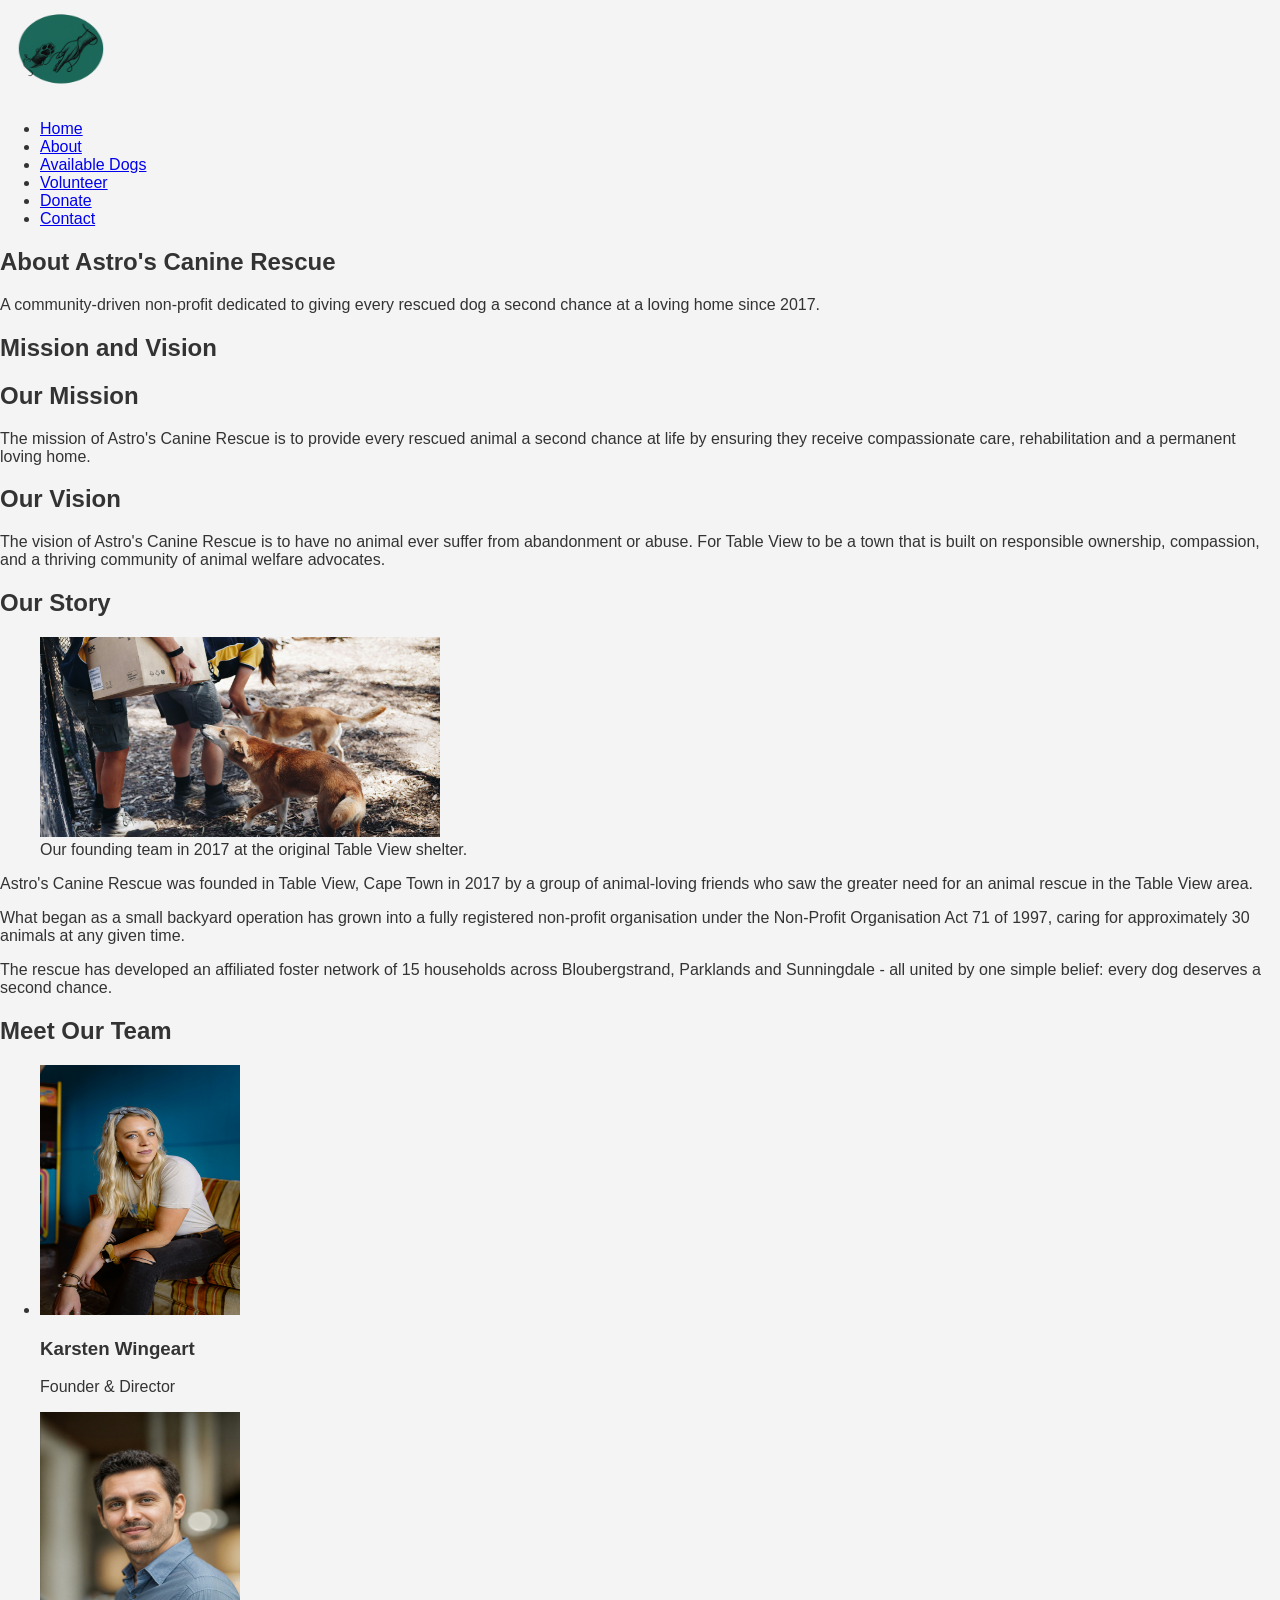
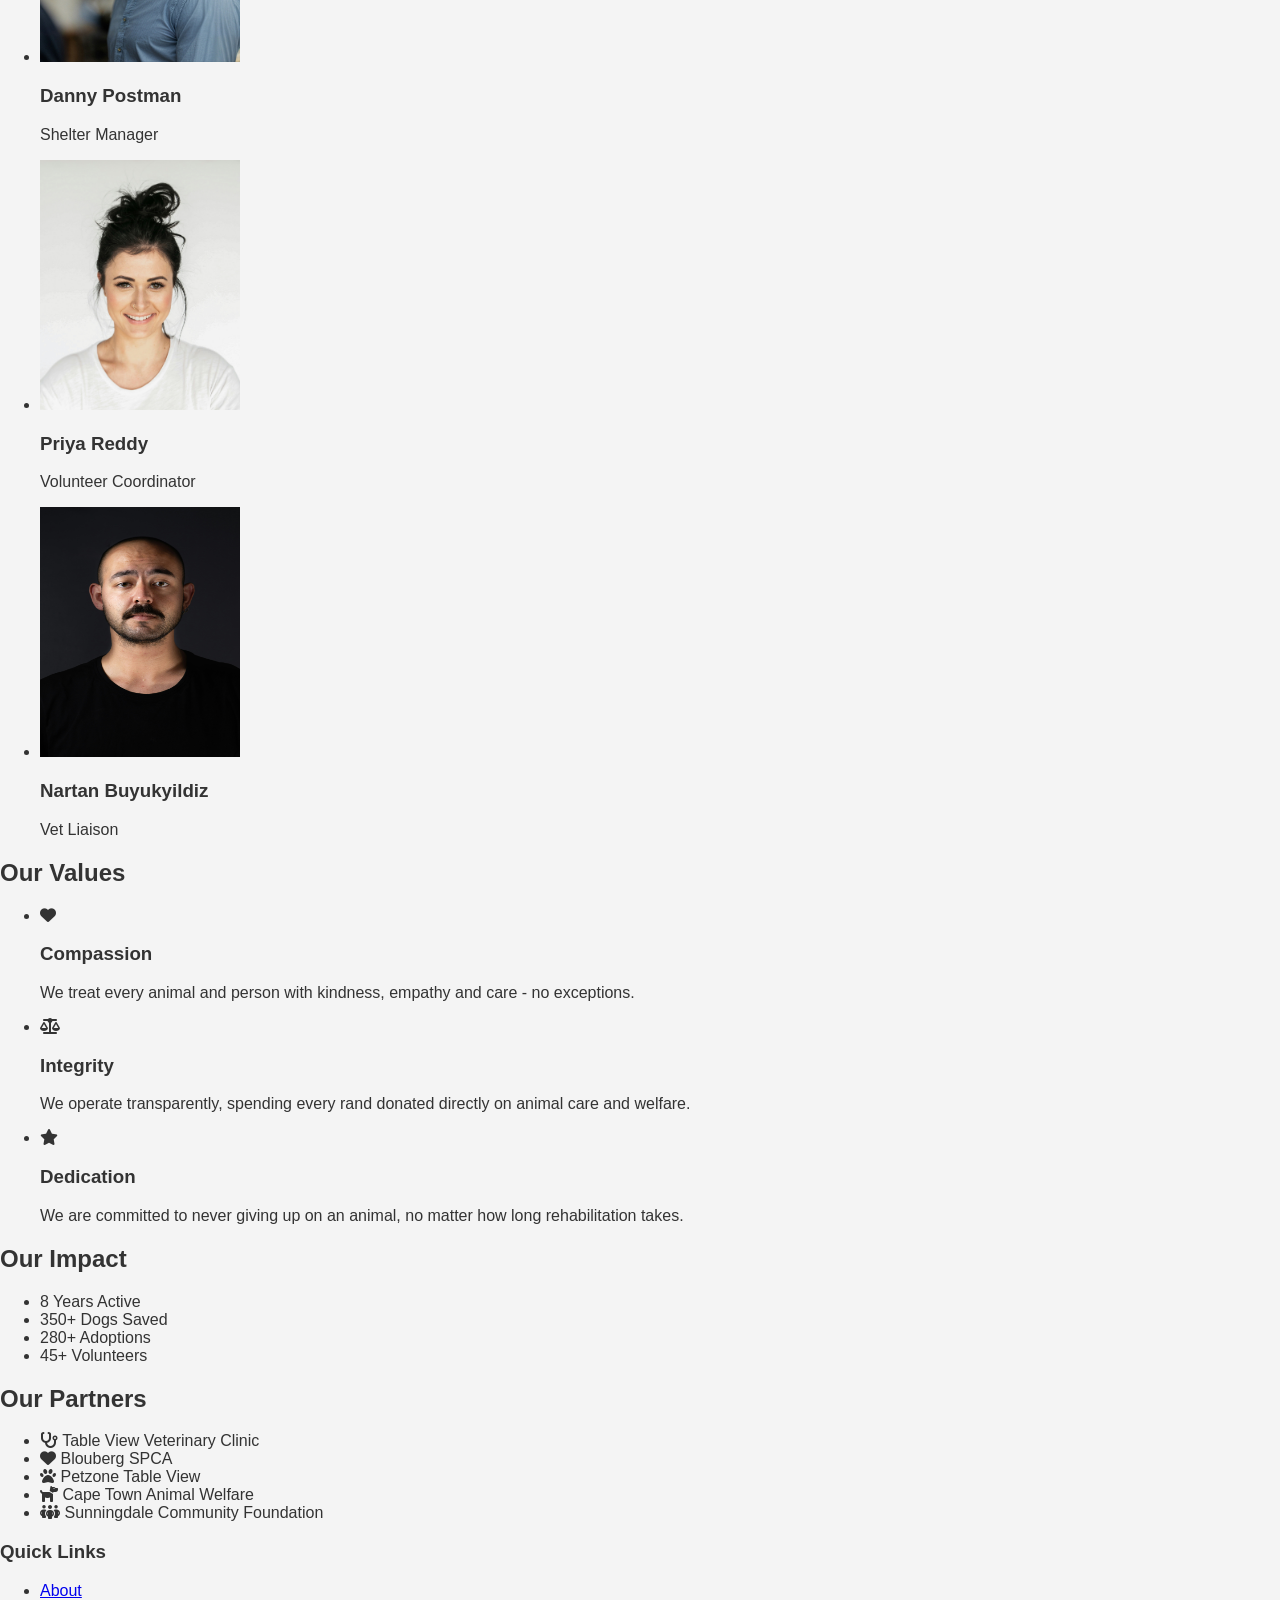
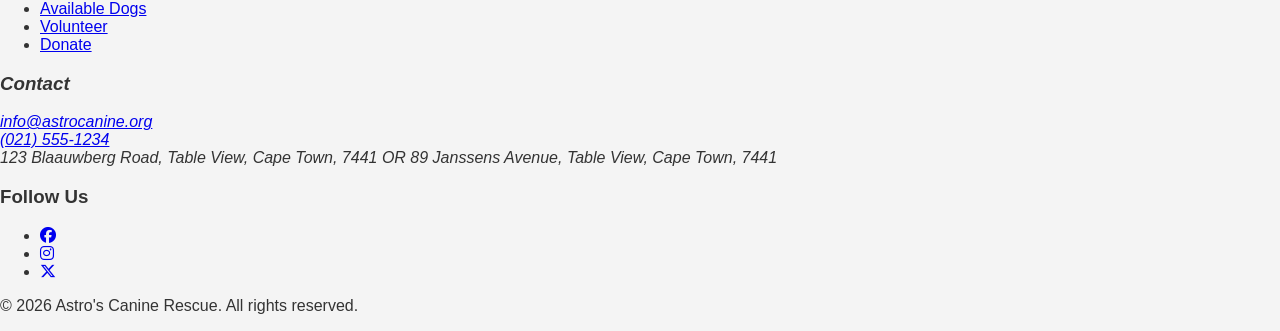
==== about.html @ 110c3f3d "Completed HTML on About Page" ====
<!DOCTYPE html>
<html lang="en">
  <head>
    <meta charset="UTF-8" />
    <meta name="viewport" content="width=device-width, initial-scale=1.0" />
    <meta name="description" content="Learn about Astro's Canine Rescue – our story, mission, vision, team, values and partners." />
    <title>About | Astro's Canine Rescue</title>
    <!-- Links for font's, icons and styles sheets are below -->
    <link rel="stylesheet" href="css/style.css" />
    <link rel="preconnect" href="https://fonts.googleapis.com" />
    <link rel="preconnect" href="https://fonts.gstatic.com" crossorigin />
    <link href="https://fonts.googleapis.com/css2?family=Merriweather:wght@400;700&family=Source+Sans+3:wght@400;600&display=swap" rel="stylesheet" />
    <link rel="stylesheet" href="https://cdnjs.cloudflare.com/ajax/libs/font-awesome/6.5.0/css/all.min.css" />
    

  </head>
  <body>

     <!-- ===== Header and the Nav bar ===== -->
    <header class="site-header">
      <div class="container header-inner">
        <a href="index.html" class="logo" aria-label="Astro's Canine Rescue – Home">
          <img src="images/logo.png" alt="Astro's Canine Rescue logo" width="120" height="100" />
        </a>
        <nav class="main-nav" aria-label="Main navigation">
          <ul>
            <li><a href="index.html">Home</a></li>
            <li><a href="about.html" aria-current="page">About</a></li>
            <li><a href="services.html">Available Dogs</a></li>
            <li><a href="enquiry.html">Volunteer</a></li>
            <li><a href="donate.html" class="nav-donate">Donate</a></li>
            <li><a href="contact.html">Contact</a></li>
          </ul>
        </nav>
      </div>
    </header>

    <!-- ===== Main Content ===== -->
    <main id="main-content">

      <!-- Page Hero -->
      <section class="page-hero" aria-labelledby="about-hero-heading">
        <div class="container">
          <h1 id="about-hero-heading">About Astro's Canine Rescue</h1>
          <p class="hero-subtext">
            A community-driven non-profit dedicated to giving every rescued dog a second
            chance at a loving home since 2017.
          </p>
        </div>
      </section>

      <!-- Mission and Vision -->
      <section class="mission-vision" aria-labelledby="mission-vision-heading">
        <div class="container">
          <h2 id="mission-vision-heading" class="visually-hidden">Mission and Vision</h2>
          <div class="two-col">
            <div class="col">
              <h2>Our Mission</h2>
              <p>
                The mission of Astro's Canine Rescue is to provide every rescued animal a
                second chance at life by ensuring they receive compassionate care,
                rehabilitation and a permanent loving home.
              </p>
            </div>
            <div class="col">
              <h2>Our Vision</h2>
              <p>
                The vision of Astro's Canine Rescue is to have no animal ever suffer from
                abandonment or abuse. For Table View to be a town that is built on
                responsible ownership, compassion, and a thriving community of animal
                welfare advocates.
              </p>
            </div>
          </div>
        </div>
      </section>

      <!-- Our Story -->
      <section class="our-story" aria-labelledby="story-heading">
        <div class="container">
          <h2 id="story-heading">Our Story</h2>
          <div class="story-layout">
            <figure class="story-image">
              <img src="images/isaac-benhesed-6TEBZsjQbEc-unsplash.jpg" alt="The founding members of Astro's Canine Rescue at the shelter in 2017" width="400" height="200" />
              <figcaption>Our founding team in 2017 at the original Table View shelter.</figcaption>
            </figure>
            <div class="story-text">
              <p>
                Astro's Canine Rescue was founded in Table View, Cape Town in 2017 by a group
                of animal-loving friends who saw the greater need for an animal rescue in the
                Table View area.
              </p>
              <p>
                What began as a small backyard operation has grown into a fully registered
                non-profit organisation under the Non-Profit Organisation Act 71 of 1997,
                caring for approximately 30 animals at any given time.
              </p>
              <p>
                The rescue has developed an affiliated foster network of 15 households across
                Bloubergstrand, Parklands and Sunningdale - all united by one simple belief:
                every dog deserves a second chance.
              </p>
            </div>
          </div>
        </div>
      </section>

      <!-- Meet the Team Section -->
      <section class="team-section" aria-labelledby="team-heading">
        <div class="container">
          <h2 id="team-heading">Meet Our Team</h2>
          <ul class="team-grid" role="list">

            <li class="team-card">
              <img src="images/team/karsten-winegeart-bwDnRf-r4u8-unsplash.jpg" alt="Karsten Wingeart, Founder and Director" width="200" height="250" />
              <h3>Karsten Wingeart</h3>
              <p class="team-role">Founder &amp; Director</p>
            </li>

            <li class="team-card">
              <img src="images/team/danny-postma-zNxOw2JFNKs-unsplash.jpg" alt="Danny Postman, Shelter Manager" width="200" height="250" />
              <h3>Danny Postman</h3>
              <p class="team-role">Shelter Manager</p>
            </li>

            <li class="team-card">
              <img src="images/team/jake-nackos-IF9TK5Uy-KI-unsplash.jpg" alt="Priya Reddy, Volunteer Coordinator" width="200" height="250" />
              <h3>Priya Reddy</h3>
              <p class="team-role">Volunteer Coordinator</p>
            </li>

            <li class="team-card">
              <img src="images/team/nartan-buyukyildiz-hr_feH2URs0-unsplash.jpg" alt="Nartan Buyukyildiz, Vet Liaison" width="200" height="250" />
              <h3>Nartan Buyukyildiz</h3>
              <p class="team-role">Vet Liaison</p>
            </li>

          </ul>
        </div>
      </section>

      <!-- Our values -->
      <section class="values-section" aria-labelledby="values-heading">
        <div class="container">
          <h2 id="values-heading">Our Values</h2>
          <ul class="values-grid" role="list">

            <li class="value-card">
              <i class="fa-solid fa-heart" aria-hidden="true"></i>
              <h3>Compassion</h3>
              <p>
                We treat every animal and person with kindness, empathy and care - no
                exceptions.
              </p>
            </li>

            <li class="value-card">
              <i class="fa-solid fa-scale-balanced" aria-hidden="true"></i>
              <h3>Integrity</h3>
              <p>
                We operate transparently, spending every rand donated directly on animal
                care and welfare.
              </p>
            </li>

            <li class="value-card">
              <i class="fa-solid fa-star" aria-hidden="true"></i>
              <h3>Dedication</h3>
              <p>
                We are committed to never giving up on an animal, no matter how long
                rehabilitation takes.
              </p>
            </li>

          </ul>
        </div>
      </section>

      <!-- Our Impact -->
      <section class="impact-section" aria-labelledby="impact-heading">
        <div class="container">
          <h2 id="impact-heading">Our Impact</h2>
          <ul class="impact-grid" role="list">

            <li class="impact-item">
              <span class="impact-number">8</span>
              <span class="impact-label">Years Active</span>
            </li>

            <li class="impact-item">
              <span class="impact-number">350+</span>
              <span class="impact-label">Dogs Saved</span>
            </li>

            <li class="impact-item">
              <span class="impact-number">280+</span>
              <span class="impact-label">Adoptions</span>
            </li>

            <li class="impact-item">
              <span class="impact-number">45+</span>
              <span class="impact-label">Volunteers</span>
            </li>

          </ul>
        </div>
      </section>

      <!-- Our Partners -->
      <section class="partners-section" aria-labelledby="partners-heading">
        <div class="container">
          <h2 id="partners-heading">Our Partners</h2>
          <ul class="partners-grid" role="list">
            <li>
              <i class="fa-solid fa-stethoscope" aria-hidden="true"></i>
              <span>Table View Veterinary Clinic</span>
            </li>
            <li>
              <i class="fa-solid fa-heart" aria-hidden="true"></i>
              <span>Blouberg SPCA</span>
            </li>
            <li>
              <i class="fa-solid fa-paw" aria-hidden="true"></i>
              <span>Petzone Table View</span>
            </li>
            <li>
              <i class="fa-solid fa-dog" aria-hidden="true"></i>
              <span>Cape Town Animal Welfare</span>
            </li>
            <li>
              <i class="fa-solid fa-people-group" aria-hidden="true"></i>
              <span>Sunningdale Community Foundation</span>
            </li>
          </ul>
        </div>
      </section>
    </main>

    <!-- ===== Footer ===== -->
    <footer class="site-footer" aria-label="Site footer">
      <div class="container footer-inner">

        <nav class="footer-nav" aria-label="Footer quick links">
          <h3>Quick Links</h3>
          <ul>
            <li><a href="about.html">About</a></li>
            <li><a href="services.html">Available Dogs</a></li>
            <li><a href="enquiry.html">Volunteer</a></li>
            <li><a href="donate.html">Donate</a></li>
          </ul>
        </nav>

        <address class="footer-contact">
          <h3>Contact</h3>
          <p>
            <a href="mailto:info@astrocanine.org">info@astrocanine.org</a><br />
            <a href="tel:+27215551234">(021) 555-1234</a><br />
            123 Blaauwberg Road, Table View, Cape Town, 7441 
            OR 89 Janssens Avenue, Table View, Cape Town, 7441
          </p>
        </address>

        <div class="footer-social">
          <h3>Follow Us</h3>
          <ul class="social-links" role="list">
            <li>
              <a href="#" aria-label="Facebook">
                <i class="fa-brands fa-facebook" aria-hidden="true"></i>
              </a>
            </li>
            <li>
              <a href="#" aria-label="Instagram">
                <i class="fa-brands fa-instagram" aria-hidden="true"></i>
              </a>
            </li>
            <li>
              <a href="#" aria-label="Twitter / X">
                <i class="fa-brands fa-x-twitter" aria-hidden="true"></i>
              </a>
            </li>
          </ul>
        </div>

      </div>
      <div class="footer-bottom">
        <p>&copy; 2026 Astro's Canine Rescue. All rights reserved.</p>
      </div>
    </footer>

    <script src="js/script.js"></script>
  </body>
</html>
---- css/style.css ----
/* Reset some default browser styles */
body {
  margin: 0;
  padding: 0;
  font-family: Arial, Helvetica, sans-serif;
  background-color: #f4f4f4;
  color: #333;
}
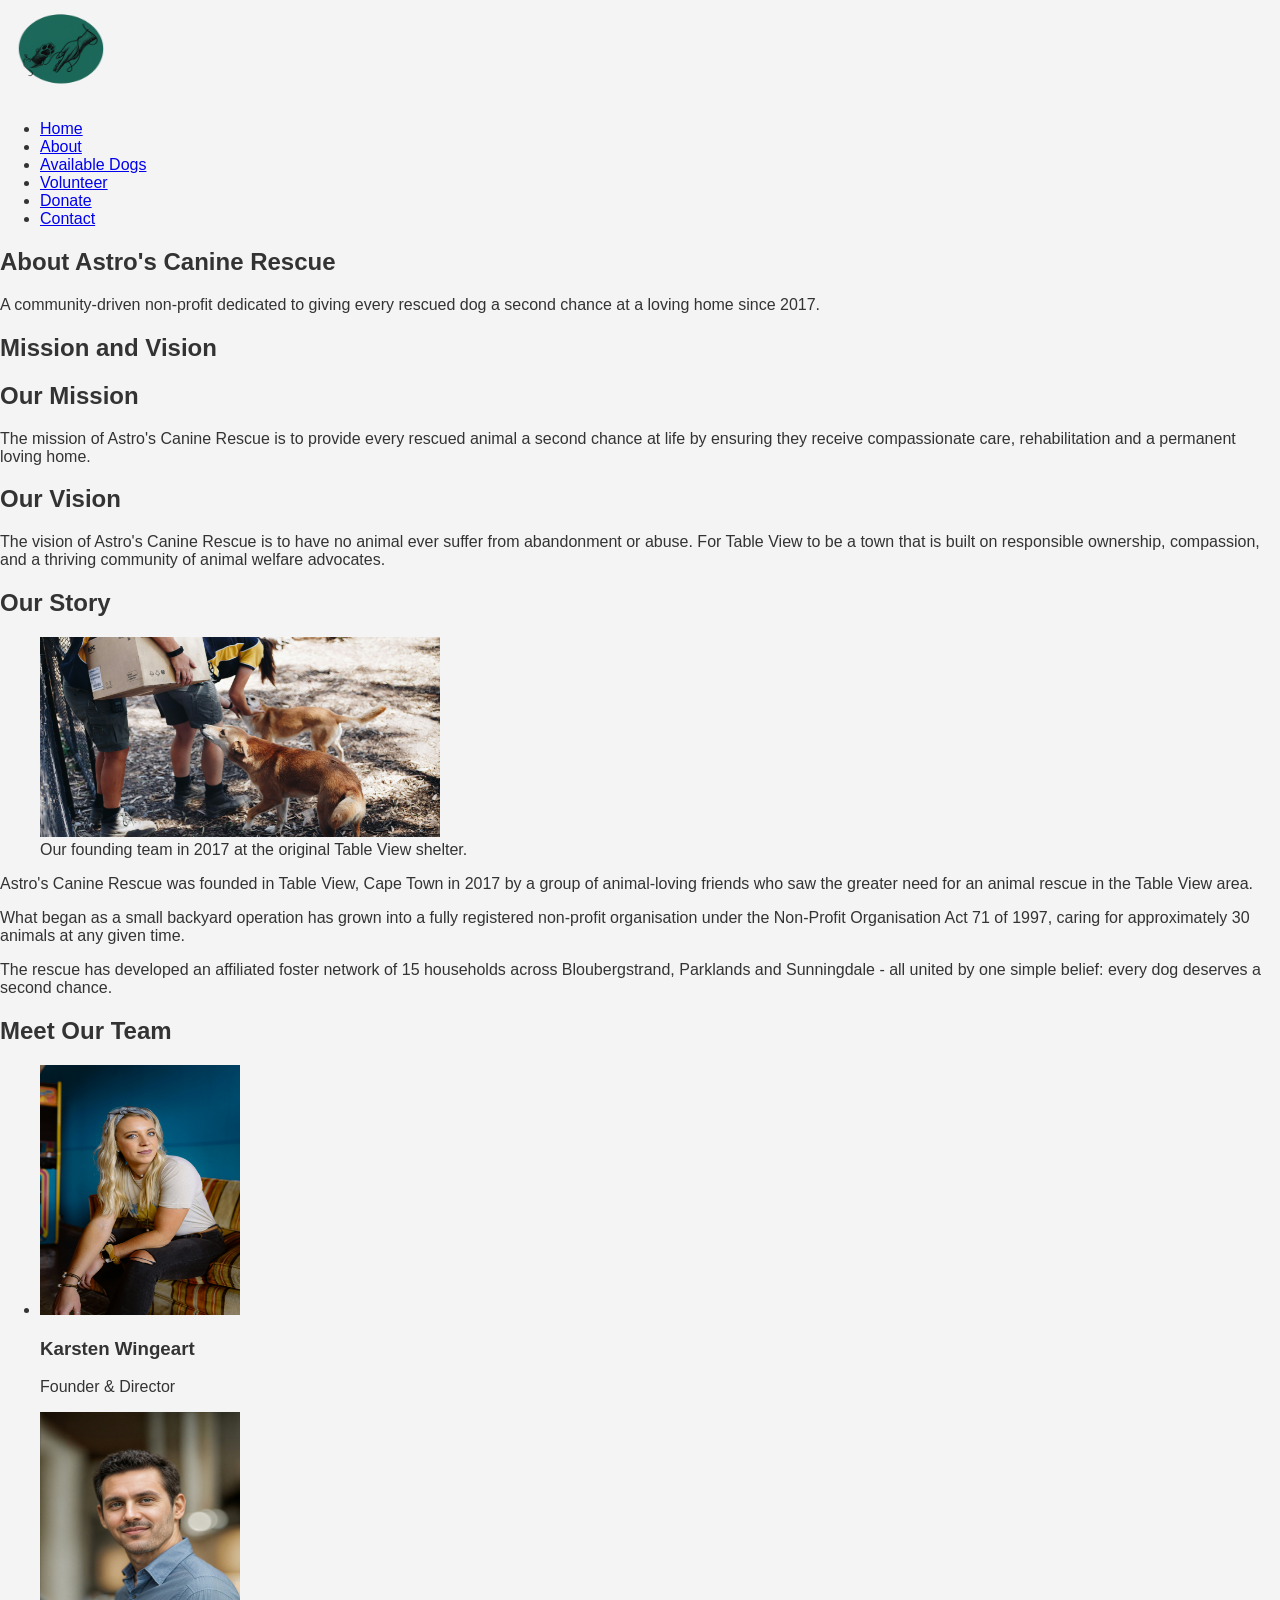
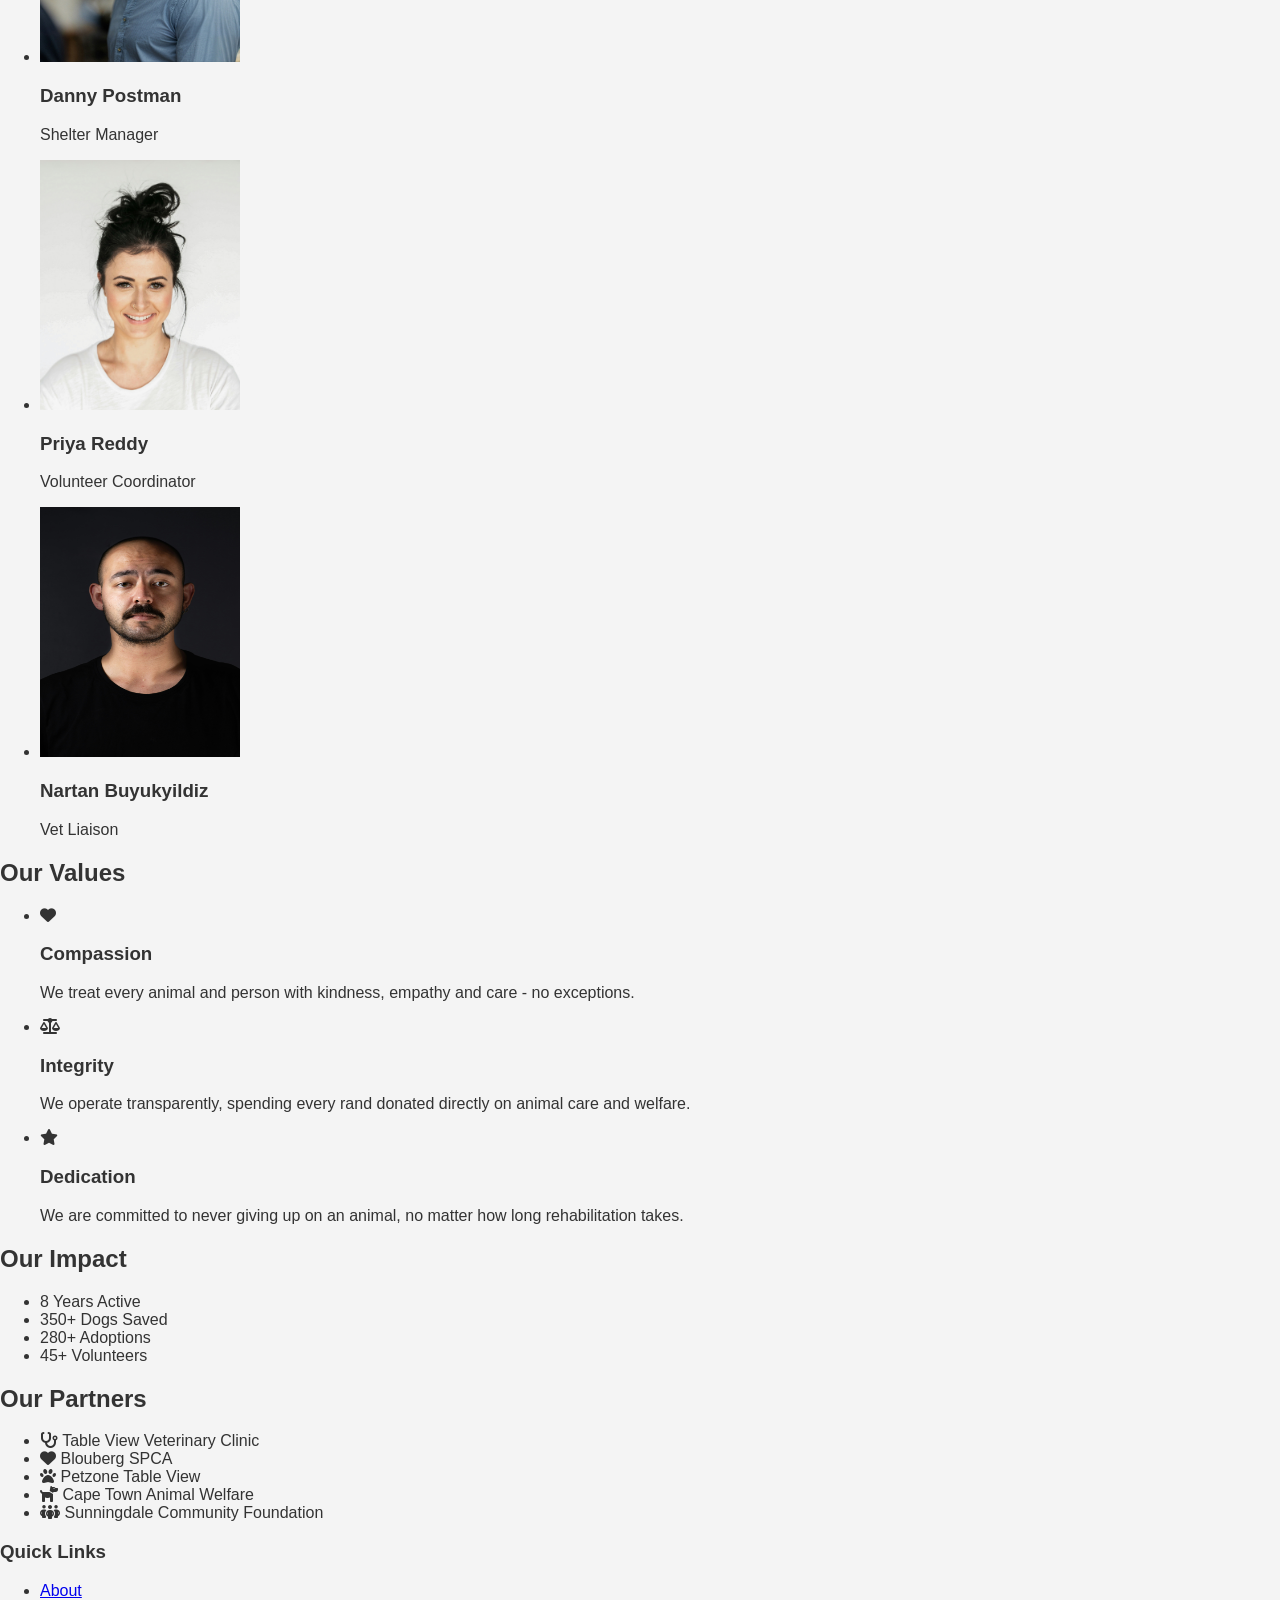
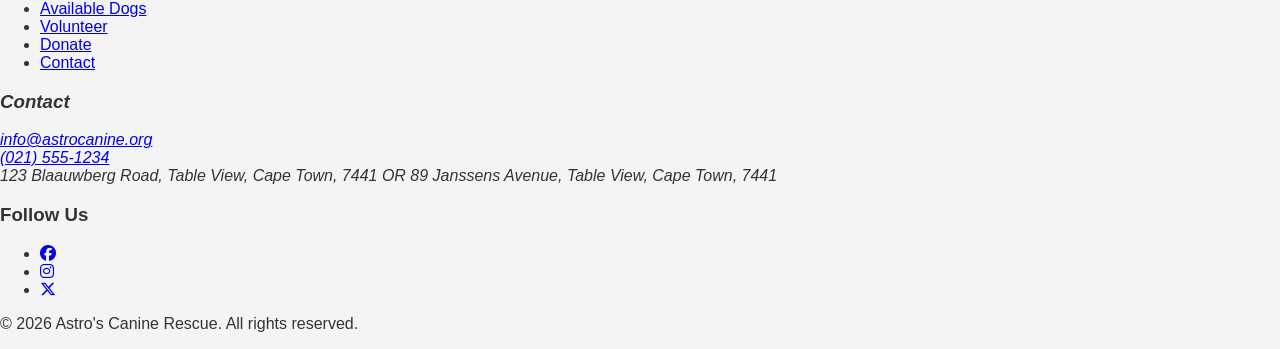
==== commit 0e10c205: "Minor fix's - Completed" ====
--- a/about.html
+++ b/about.html
@@ -247,6 +247,7 @@
             <li><a href="services.html">Available Dogs</a></li>
             <li><a href="enquiry.html">Volunteer</a></li>
             <li><a href="donate.html">Donate</a></li>
+            <li><a href="contact.html">Contact</a></li>
           </ul>
         </nav>
 
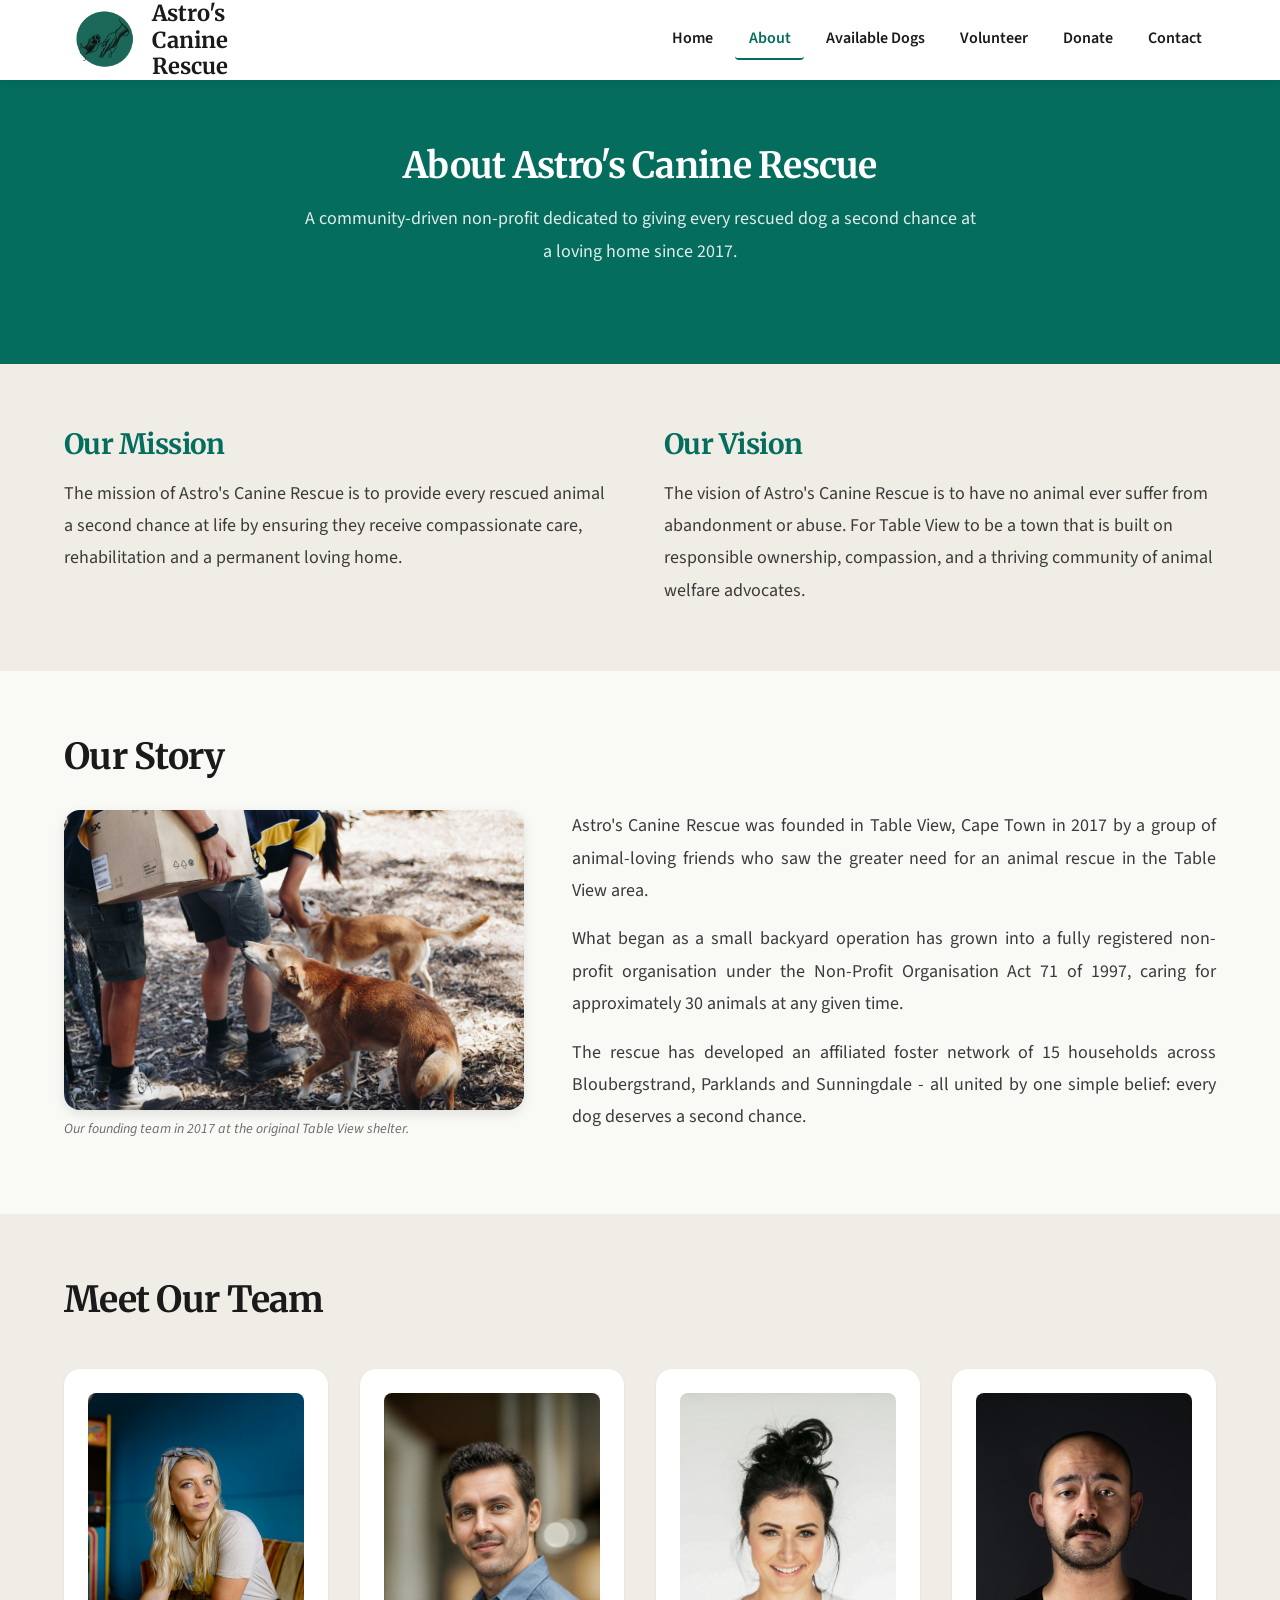
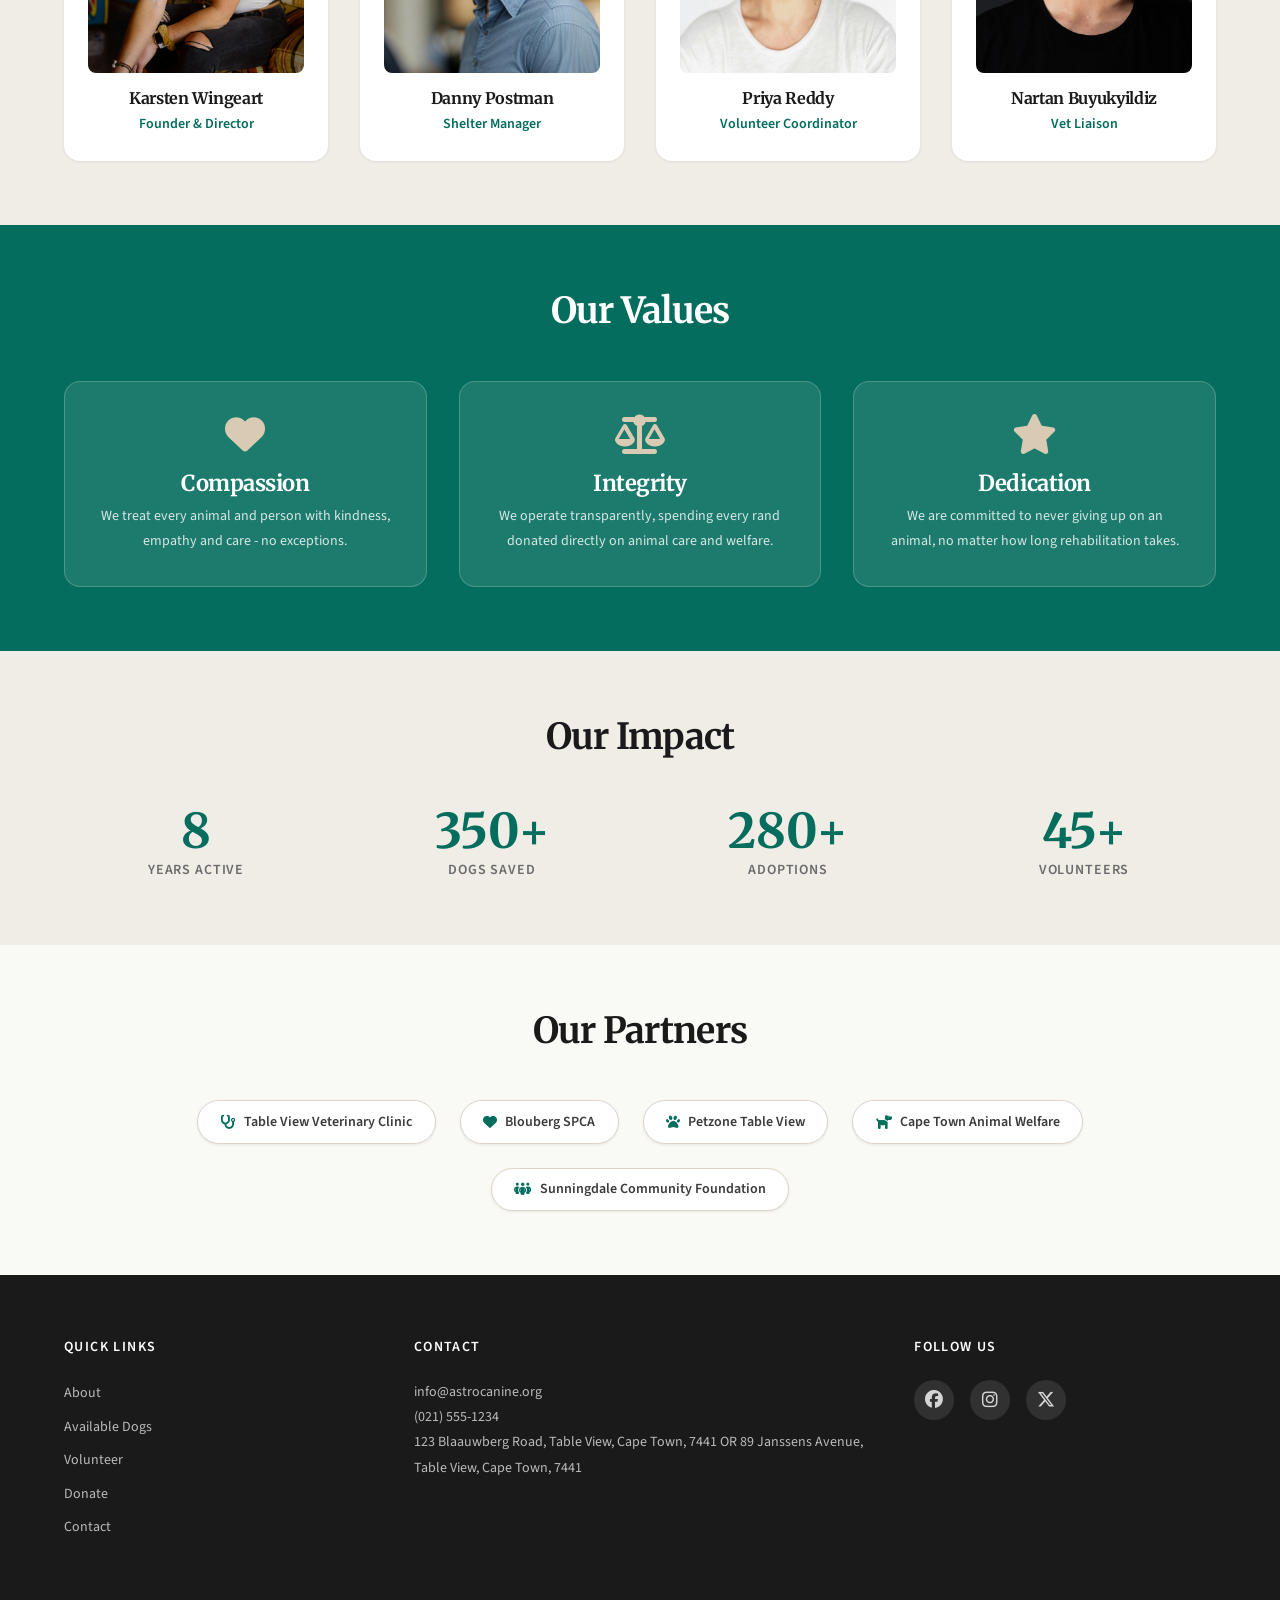
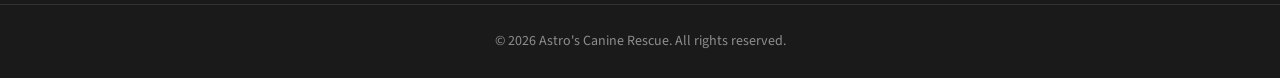
==== commit 47228a6d: "Completed About page" ====
--- a/about.html
+++ b/about.html
@@ -11,8 +11,7 @@
     <link rel="preconnect" href="https://fonts.gstatic.com" crossorigin />
     <link href="https://fonts.googleapis.com/css2?family=Merriweather:wght@400;700&family=Source+Sans+3:wght@400;600&display=swap" rel="stylesheet" />
     <link rel="stylesheet" href="https://cdnjs.cloudflare.com/ajax/libs/font-awesome/6.5.0/css/all.min.css" />
-    
-
+    <link rel="icon" href="data:image/svg+xml,<svg xmlns=%22http://www.w3.org/2000/svg%22 viewBox=%220 0 100 100%22><text y=%22.9em%22 font-size=%2290%22>🐾</text></svg>" />
   </head>
   <body>
 
@@ -20,7 +19,8 @@
     <header class="site-header">
       <div class="container header-inner">
         <a href="index.html" class="logo" aria-label="Astro's Canine Rescue – Home">
-          <img src="images/logo.png" alt="Astro's Canine Rescue logo" width="120" height="100" />
+        <img src="images/logo.png" alt="Astro's Canine Rescue logo" width="120" height="100" />
+        <span class="logo-name">Astro's Canine Rescue</span>
         </a>
         <nav class="main-nav" aria-label="Main navigation">
           <ul>
@@ -28,7 +28,7 @@
             <li><a href="about.html" aria-current="page">About</a></li>
             <li><a href="services.html">Available Dogs</a></li>
             <li><a href="enquiry.html">Volunteer</a></li>
-            <li><a href="donate.html" class="nav-donate">Donate</a></li>
+            <li><a href="donate.html">Donate</a></li>
             <li><a href="contact.html">Contact</a></li>
           </ul>
         </nav>
@@ -81,7 +81,11 @@
           <h2 id="story-heading">Our Story</h2>
           <div class="story-layout">
             <figure class="story-image">
-              <img src="images/isaac-benhesed-6TEBZsjQbEc-unsplash.jpg" alt="The founding members of Astro's Canine Rescue at the shelter in 2017" width="400" height="200" />
+              <img src="images/isaac-benhesed-6TEBZsjQbEc-unsplash.jpg" 
+                    srcset="images/isaac-benhesed-6TEBZsjQbEc-unsplash.jpg 800w,
+                            images/isaac-benhesed-6TEBZsjQbEc-unsplash.jpg 400w"
+                    sizes="(max-width: 600px) 50vw, (max-width: 900px) 50vw, 25vw"
+                    alt="The founding members of Astro's Canine Rescue at the shelter in 2017" width="400" height="200" />
               <figcaption>Our founding team in 2017 at the original Table View shelter.</figcaption>
             </figure>
             <div class="story-text">
@@ -112,25 +116,41 @@
           <ul class="team-grid" role="list">
 
             <li class="team-card">
-              <img src="images/team/karsten-winegeart-bwDnRf-r4u8-unsplash.jpg" alt="Karsten Wingeart, Founder and Director" width="200" height="250" />
+              <img src="images/team/karsten-winegeart-bwDnRf-r4u8-unsplash.jpg" 
+                   srcset="images/team/karsten-winegeart-bwDnRf-r4u8-unsplash.jpg 800w,
+                           images/team/karsten-winegeart-bwDnRf-r4u8-unsplash.jpg 400w"
+                    sizes="(max-width: 600px) 50vw, (max-width: 900px) 50vw, 25vw" 
+                    alt="Karsten Wingeart, Founder and Director" width="200" height="250" />
               <h3>Karsten Wingeart</h3>
               <p class="team-role">Founder &amp; Director</p>
             </li>
 
             <li class="team-card">
-              <img src="images/team/danny-postma-zNxOw2JFNKs-unsplash.jpg" alt="Danny Postman, Shelter Manager" width="200" height="250" />
+              <img src="images/team/danny-postma-zNxOw2JFNKs-unsplash.jpg"
+                    srcset="images/team/danny-postma-zNxOw2JFNKs-unsplash.jpg 800w,
+                            images/team/danny-postma-zNxOw2JFNKs-unsplash.jpg 400w"
+                    sizes="(max-width: 600px) 50vw, (max-width: 900px) 50vw, 25vw"
+                    alt="Danny Postman, Shelter Manager" width="200" height="250" />
               <h3>Danny Postman</h3>
               <p class="team-role">Shelter Manager</p>
             </li>
 
             <li class="team-card">
-              <img src="images/team/jake-nackos-IF9TK5Uy-KI-unsplash.jpg" alt="Priya Reddy, Volunteer Coordinator" width="200" height="250" />
+              <img src="images/team/jake-nackos-IF9TK5Uy-KI-unsplash.jpg" 
+                  srcset="images/team/jake-nackos-IF9TK5Uy-KI-unsplash.jpg 800w,
+                          images/team/jake-nackos-IF9TK5Uy-KI-unsplash.jpg 400w"
+                    sizes="(max-width: 600px) 50vw, (max-width: 900px) 50vw, 25vw" 
+                    alt="Priya Reddy, Volunteer Coordinator" width="200" height="250" />
               <h3>Priya Reddy</h3>
               <p class="team-role">Volunteer Coordinator</p>
             </li>
 
             <li class="team-card">
-              <img src="images/team/nartan-buyukyildiz-hr_feH2URs0-unsplash.jpg" alt="Nartan Buyukyildiz, Vet Liaison" width="200" height="250" />
+              <img src="images/team/nartan-buyukyildiz-hr_feH2URs0-unsplash.jpg"
+                    srcset="images/team/nartan-buyukyildiz-hr_feH2URs0-unsplash.jpg 800w,
+                            images/team/nartan-buyukyildiz-hr_feH2URs0-unsplash.jpg 400w"
+                    sizes="(max-width: 600px) 50vw, (max-width: 900px) 50vw, 25vw" 
+                    alt="Nartan Buyukyildiz, Vet Liaison" width="200" height="250" />
               <h3>Nartan Buyukyildiz</h3>
               <p class="team-role">Vet Liaison</p>
             </li>
--- a/css/style.css
+++ b/css/style.css
@@ -1,8 +1,2334 @@
-/* Reset some default browser styles */
-body {
+
+:root {
+  /* Brand Colours */
+  --colour-primary:        #046D5D;   /* Emerald green — main brand colour */
+  --colour-primary-dark:   #035248;   /* Darker green for hover/active states */
+  --colour-primary-light:  #e6f4f1;   /* Very light green for subtle tints */
+  --colour-accent:         #D9CBB3;   /* Soft sand — secondary accent */
+  --colour-accent-dark:    #c4b49a;   /* Darker sand for borders/hover */
+
+  /* Neutrals */
+  --colour-bg:             #F9F9F6;   /* Warm ivory — page background */
+  --colour-bg-alt:         #f0ede6;   /* Slightly darker ivory for sections */
+  --colour-white:          #ffffff;
+  --colour-dark:           #1a1a1a;   /* Near-black for headings */
+  --colour-text:           #3b3b3b;   /* Body text */
+  --colour-text-muted:     #6b6b6b;   /* Secondary / helper text */
+  --colour-border:         #ddd5c8;   /* Form borders / dividers */
+
+  /* Semantic Colours */
+  --colour-danger:         #b32a1e;   /* Emergency / error red */
+  --colour-danger-dark:    #8c1f15;
+  --colour-success:        #046D5D;
+
+  /* Typography */
+  --font-heading:  'Merriweather', Georgia, serif;
+  --font-body:     'Source Sans 3', 'Segoe UI', Arial, sans-serif;
+
+  /* Font Sizes — fluid scale using rem */
+  --fs-xs:   0.75rem;    /* 12px */
+  --fs-sm:   0.875rem;   /* 14px */
+  --fs-base: 1rem;       /* 16px */
+  --fs-md:   1.125rem;   /* 18px */
+  --fs-lg:   1.375rem;   /* 22px */
+  --fs-xl:   1.75rem;    /* 28px */
+  --fs-2xl:  2.25rem;    /* 36px */
+  --fs-3xl:  3rem;       /* 48px */
+
+  /* Font Weights */
+  --fw-regular: 400;
+  --fw-semibold: 600;
+  --fw-bold: 700;
+
+  /* Line Heights */
+  --lh-tight:  1.2;
+  --lh-normal: 1.6;
+  --lh-loose:  1.8;
+
+  /* Spacing */
+  --space-xs:   0.25rem;
+  --space-sm:   0.5rem;
+  --space-md:   1rem;
+  --space-lg:   1.5rem;
+  --space-xl:   2rem;
+  --space-2xl:  3rem;
+  --space-3xl:  4rem;
+  --space-4xl:  6rem;
+
+  /* Layout */
+  --container-max:  1200px;
+  --container-pad:  1.5rem;
+
+  /* Borders and Radius */
+  --radius-sm:  4px;
+  --radius-md:  8px;
+  --radius-lg:  16px;
+  --radius-full: 999px;
+  --border-width: 2px;
+
+  /* Shadows */
+  --shadow-sm:  0 1px 3px rgba(0,0,0,0.08);
+  --shadow-md:  0 4px 12px rgba(0,0,0,0.10);
+  --shadow-lg:  0 8px 24px rgba(0,0,0,0.12);
+
+  /* Transitions */
+  --transition-fast:   150ms ease;
+  --transition-base:   250ms ease;
+  --transition-slow:   400ms ease;
+
+  /* Header Height (used for sticky offset) */
+  --header-height: 80px;
+}
+
+
+/* Reset html */
+*,
+*::before,
+*::after {
+  box-sizing: border-box;
   margin: 0;
   padding: 0;
-  font-family: Arial, Helvetica, sans-serif;
-  background-color: #f4f4f4;
-  color: #333;
-}+}
+
+html {
+  scroll-behavior: smooth;
+  font-size: 100%;         /* 1rem = 16px */
+  -webkit-text-size-adjust: 100%;
+}
+
+body {
+  font-family: var(--font-body);
+  font-size: var(--fs-base);
+  font-weight: var(--fw-regular);
+  line-height: var(--lh-normal);
+  color: var(--colour-text);
+  background-color: var(--colour-bg);
+  min-height: 100vh;
+  display: flex;
+  flex-direction: column;
+}
+
+/* Pass flex growth to main so footer stays at bottom */
+main {
+  flex: 1;
+}
+
+img,
+picture,
+video {
+  display: block;
+  max-width: 100%;
+  height: auto;
+}
+
+a {
+  color: var(--colour-primary);
+  text-decoration: underline;
+  text-decoration-thickness: 1px;
+  text-underline-offset: 3px;
+  transition: color var(--transition-fast);
+}
+
+ul,
+ol {
+  list-style: none;
+}
+
+button {
+  cursor: pointer;
+  font-family: inherit;
+  border: none;
+  background: none;
+}
+
+input,
+textarea,
+select {
+  font-family: inherit;
+  font-size: inherit;
+}
+
+fieldset {
+  border: none;
+}
+
+abbr[title] {
+  text-decoration: none;
+  color: var(--colour-danger);
+  font-weight: var(--fw-bold);
+}
+
+/* === Font Style Setting === */
+
+
+h1, h2, h3, h4, h5, h6 {
+  font-family: var(--font-heading);
+  font-weight: var(--fw-bold);
+  line-height: var(--lh-tight);
+  color: var(--colour-dark);
+  letter-spacing: -0.02em;
+}
+
+h1 { 
+  font-size: var(--fs-3xl); 
+}
+h2 { 
+  font-size: var(--fs-2xl); 
+}
+h3 { 
+  font-size: var(--fs-lg); 
+}
+h4 { 
+  font-size: var(--fs-md); 
+}
+
+p {
+  font-size: var(--fs-base);
+  line-height: var(--lh-loose);
+  color: var(--colour-text);
+}
+
+strong {
+  font-weight: var(--fw-semibold);
+  color: var(--colour-dark);
+}
+
+blockquote {
+  border-left: 4px solid var(--colour-primary);
+  padding-left: var(--space-lg);
+  font-style: italic;
+  color: var(--colour-text-muted);
+}
+
+blockquote p {
+  font-size: var(--fs-md);
+  line-height: var(--lh-loose);
+}
+
+/* Utility: visually hidden but accessible to screen readers */
+.visually-hidden {
+  position: absolute;
+  width: 1px;
+  height: 1px;
+  padding: 0;
+  margin: -1px;
+  overflow: hidden;
+  clip: rect(0, 0, 0, 0);
+  white-space: nowrap;
+  border: 0;
+}
+
+/* Layout Set Up for Pages */
+
+/* Centred, max-width container */
+.container {
+  width: 100%;
+  max-width: var(--container-max);
+  margin-inline: auto;
+  padding-inline: var(--container-pad);
+}
+
+/* Two-column utility (used on About page) */
+.two-col {
+  display: grid;
+  grid-template-columns: 1fr 1fr;
+  gap: var(--space-2xl);
+  align-items: start;
+}
+
+/* Section spacing defaults */
+section {
+  padding-block: var(--space-3xl);
+}
+
+.section-subtext {
+  font-size: var(--fs-md);
+  color: var(--colour-text-muted);
+  margin-top: var(--space-sm);
+  margin-bottom: var(--space-xl);
+}
+
+.section-cta {
+  margin-top: var(--space-2xl);
+  text-align: center;
+}
+
+
+/* Buttons Properties */
+
+.btn {
+  display: inline-flex;
+  align-items: center;
+  gap: var(--space-sm);
+  padding: 0.75rem 1.75rem;
+  border-radius: var(--radius-full);
+  font-family: var(--font-body);
+  font-size: var(--fs-base);
+  font-weight: var(--fw-semibold);
+  text-decoration: none;
+  border: var(--border-width) solid transparent;
+  transition: background-color var(--transition-base),
+              color var(--transition-base),
+              border-color var(--transition-base),
+              box-shadow var(--transition-base),
+              transform var(--transition-fast);
+  cursor: pointer;
+  white-space: nowrap;
+}
+
+/* Primary button: filled green */
+.btn-primary {
+  background-color: var(--colour-primary);
+  color: var(--colour-white);
+  border-color: var(--colour-primary);
+}
+
+.btn-primary:hover {
+  background-color: var(--colour-primary-dark);
+  border-color: var(--colour-primary-dark);
+  color: var(--colour-white);
+  box-shadow: var(--shadow-md);
+  transform: translateY(-2px);
+}
+
+.btn-primary:active {
+  transform: translateY(0);
+  box-shadow: none;
+}
+
+.btn-primary:focus-visible {
+  outline: 3px solid var(--colour-primary);
+  outline-offset: 4px;
+}
+
+/* Secondary button: filled sand */
+.btn-secondary {
+  background-color: var(--colour-accent);
+  color: var(--colour-dark);
+  border-color: var(--colour-accent);
+}
+
+.btn-secondary:hover {
+  background-color: var(--colour-accent-dark);
+  border-color: var(--colour-accent-dark);
+  color: var(--colour-dark);
+  box-shadow: var(--shadow-md);
+  transform: translateY(-2px);
+}
+
+.btn-secondary:active {
+  transform: translateY(0);
+}
+
+.btn-secondary:focus-visible {
+  outline: 3px solid var(--colour-accent-dark);
+  outline-offset: 4px;
+}
+
+/* Outline button: green border + transparent fill */
+.btn-outline {
+  background-color: transparent;
+  color: var(--colour-primary);
+  border-color: var(--colour-primary);
+}
+
+.btn-outline:hover {
+  background-color: var(--colour-primary);
+  color: var(--colour-white);
+  box-shadow: var(--shadow-sm);
+  transform: translateY(-2px);
+}
+
+.btn-outline:active {
+  transform: translateY(0);
+}
+
+.btn-outline:focus-visible {
+  outline: 3px solid var(--colour-primary);
+  outline-offset: 4px;
+}
+
+/* Danger button: red (used for emergency) */
+.btn-danger {
+  background-color: var(--colour-danger);
+  color: var(--colour-white);
+  border-color: var(--colour-danger);
+  font-size: var(--fs-lg);
+  padding: 1rem 2.25rem;
+}
+
+.btn-danger:hover {
+  background-color: var(--colour-danger-dark);
+  border-color: var(--colour-danger-dark);
+  color: var(--colour-white);
+  box-shadow: var(--shadow-md);
+  transform: translateY(-2px);
+}
+
+.btn-danger:active {
+  transform: translateY(0);
+}
+
+.btn-danger:focus-visible {
+  outline: 3px solid var(--colour-danger);
+  outline-offset: 4px;
+}
+
+/* Headers + Navigation */
+
+.site-header {
+  position: sticky;             /* Sticky nav: stays at top while scrolling */
+  top: 0;
+  z-index: 100;
+  background-color: var(--colour-white);
+  box-shadow: 0 2px 8px rgba(0,0,0,0.08);
+  height: var(--header-height);
+}
+
+.header-inner {
+  display: flex;
+  align-items: center;
+  justify-content: space-between;
+  height: 100%;
+  gap: var(--space-lg);
+}
+
+/* Logo image inside the anchor */
+.logo {
+  display: flex;
+  align-items: center;
+  gap: var(--space-sm);
+  text-decoration: none;
+}
+
+.logo img {
+  height: 80px;
+  width: auto;
+  display: block;
+  transition: opacity var(--transition-fast);
+}
+
+.logo:hover img {
+  opacity: 0.85;
+}
+
+.logo:focus-visible {
+  outline: 3px solid var(--colour-primary);
+  outline-offset: 4px;
+  border-radius: var(--radius-sm);
+}
+
+.logo-name {
+  font-family: var(--font-heading);
+  font-size: var(--fs-lg);
+  font-weight: var(--fw-bold);
+  color: var(--colour-dark);
+  line-height: var(--lh-tight);
+  max-width: 120px;
+}
+
+
+/* Navigation list */
+.main-nav ul {
+  display: flex;
+  align-items: center;
+  gap: var(--space-sm);
+  flex-wrap: wrap;
+}
+
+.main-nav a {
+  display: inline-block;
+  padding: 0.4rem 0.85rem;
+  font-size: var(--fs-base);
+  font-weight: var(--fw-semibold);
+  color: var(--colour-dark);
+  text-decoration: none;
+  border-radius: var(--radius-sm);
+  border-bottom: 2px solid transparent;
+  transition: color var(--transition-fast),
+              border-color var(--transition-fast),
+              background-color var(--transition-fast);
+}
+
+.main-nav a:hover {
+  color: var(--colour-primary);
+  border-bottom-color: var(--colour-primary);
+}
+
+.main-nav a:focus-visible {
+  outline: 3px solid var(--colour-primary);
+  outline-offset: 4px;
+  border-radius: var(--radius-sm);
+}
+
+/* Highlighted current page link - changes when you click on a different page*/
+.main-nav a[aria-current="page"] {
+  color: var(--colour-primary);
+  border-bottom-color: var(--colour-primary);
+}
+
+
+
+
+/* --- Homepage hero (full-bleed image of Astro) --- */
+.hero {
+  position: relative;
+  min-height: 520px;
+  display: flex;
+  padding-top: var(--space-2xl);
+  align-items: flex-start;
+  overflow: hidden;
+  background-color: var(--colour-dark);
+}
+
+.hero-image {
+  position: absolute;
+  inset: 0;
+  z-index: 0;
+}
+
+.hero-image img {
+  width: 100%;
+  height: 100%;
+  object-fit: cover;
+  object-position: center;
+  display: block;
+  opacity: 0.55;               /* Overlay effect via opacity on image */
+}
+
+.hero-content {
+  position: relative;
+  z-index: 1;
+  color: var(--colour-white);
+  padding-block: var(--space-2xl) var(--space-4xl);
+  max-width: 680px;
+  display: flex;
+  flex-direction: column;
+  gap: var(--space-2xl);
+}
+
+.hero-content h1 {
+  font-size: var(--fs-3xl);
+  color: var(--colour-white);
+  letter-spacing: -0.03em;
+  margin-bottom: var(--space-lg);
+  text-shadow: 0 2px 8px rgba(0,0,0,0.4);
+  text-align: center;
+}
+
+.hero-subtext {
+  font-size: var(--fs-md);
+  line-height: var(--lh-loose);
+  color: rgba(255,255,255,0.92);
+  margin-bottom: var(--space-xl);
+}
+
+.hero-actions {
+  display: flex;
+  gap: var(--space-md);
+  flex-wrap: wrap;
+  justify-content: center;
+}
+
+/* --- Inner page hero (colour band) --- */
+.page-hero {
+  background-color: var(--colour-primary);
+  color: var(--colour-white);
+  padding-block: var(--space-3xl);
+  text-align: center;
+}
+
+.page-hero h1 {
+  color: var(--colour-white);
+  font-size: var(--fs-2xl);
+  margin-bottom: var(--space-md);
+}
+
+.page-hero .hero-subtext {
+  color: rgba(255,255,255,0.88);
+  max-width: 680px;
+  margin-inline: auto;
+}
+
+
+/* Dog card grid */
+
+
+.dog-grid {
+  display: grid;
+  grid-template-columns: repeat(3, 1fr);
+  gap: var(--space-xl);
+  margin-top: var(--space-xl);
+}
+
+.dog-card {
+  background-color: var(--colour-white);
+  border-radius: var(--radius-lg);
+  overflow: hidden;
+  box-shadow: var(--shadow-sm);
+  border: 1px solid var(--colour-border);
+  display: flex;
+  flex-direction: column;
+  transition: box-shadow var(--transition-base), transform var(--transition-base);
+}
+
+.dog-card:hover {
+  box-shadow: var(--shadow-lg);
+  transform: translateY(-4px);
+}
+
+.dog-card img {
+  width: 100%;
+  height: 400px;
+  object-fit: cover;
+  object-position: center;
+  display: block;
+  transition: transform var(--transition-slow);
+}
+
+.dog-card:hover img {
+  transform: scale(1.04);
+}
+
+.dog-card-body {
+  padding: var(--space-lg);
+  display: flex;
+  flex-direction: column;
+  flex: 1;
+  gap: var(--space-sm);
+}
+
+.dog-card-body h3 {
+  font-size: var(--fs-lg);
+  margin-bottom: var(--space-xs);
+}
+
+.dog-card-body p {
+  font-size: var(--fs-sm);
+  color: var(--colour-text-muted);
+  line-height: var(--lh-normal);
+}
+
+.dog-card-actions {
+  display: flex;
+  align-items: center;
+  gap: var(--space-sm);
+  margin-top: auto;
+  padding-top: var(--space-md);
+}
+
+.dog-card-body .btn {
+  margin-top: auto;
+}
+
+
+/* Favourite (heart) button on dog cards */
+.btn-favourite {
+  display: inline-flex;
+  align-items: center;
+  justify-content: center;
+  width: 2.5rem;
+  height: 2.5rem;
+  border-radius: var(--radius-full);
+  border: var(--border-width) solid var(--colour-border);
+  color: var(--colour-text-muted);
+  background: transparent;
+  font-size: var(--fs-md);
+  transition: color var(--transition-fast),
+              border-color var(--transition-fast),
+              background-color var(--transition-fast);
+}
+
+.btn-favourite:hover {
+  color: var(--colour-danger);
+  border-color: var(--colour-danger);
+  background-color: rgba(179,42,30,0.06);
+}
+
+.btn-favourite:focus-visible {
+  outline: 3px solid var(--colour-danger);
+  outline-offset: 3px;
+}
+
+
+/* Homepage Section Below */
+
+/* --- Featured Dogs --- */
+.featured-dogs {
+  background-color: var(--colour-bg);
+}
+
+.featured-dogs h2 {
+  font-size: var(--fs-2xl);
+  margin-bottom: var(--space-sm);
+}
+
+/* --- Mission Section --- */
+.mission-section {
+  background-color: var(--colour-primary-light);
+  text-align: center;
+}
+
+.mission-section h2 {
+  font-size: var(--fs-2xl);
+  margin-bottom: var(--space-lg);
+}
+
+.mission-section p {
+  font-size: var(--fs-md);
+  max-width: 700px;
+  margin-inline: auto;
+  margin-bottom: var(--space-xl);
+  line-height: var(--lh-loose);
+  text-align: justify;
+}
+
+/* --- Stats / Impact Numbers --- */
+.stats-section {
+  background-color: var(--colour-primary);
+  padding-block: var(--space-2xl);
+}
+
+.stats-grid {
+  display: grid;
+  grid-template-columns: repeat(3, 1fr);
+  gap: var(--space-xl);
+  text-align: center;
+}
+
+.stat-item {
+  display: flex;
+  flex-direction: column;
+  align-items: center;
+  gap: var(--space-xs);
+}
+
+.stat-number {
+  font-family: var(--font-heading);
+  font-size: var(--fs-3xl);
+  font-weight: var(--fw-bold);
+  color: var(--colour-white);
+  line-height: 1;
+}
+
+.stat-label {
+  font-size: var(--fs-base);
+  font-weight: var(--fw-semibold);
+  color: rgba(255,255,255,0.80);
+  letter-spacing: 0.05em;
+  text-transform: uppercase;
+}
+
+/* --- CTA Section --- */
+.cta-section {
+  background-color: var(--colour-accent);
+  text-align: center;
+}
+
+.cta-section h2 {
+  font-size: var(--fs-2xl);
+  margin-bottom: var(--space-md);
+}
+
+.cta-section p {
+  font-size: var(--fs-md);
+  max-width: 640px;
+  margin-inline: auto;
+  margin-bottom: var(--space-xl);
+  line-height: var(--lh-loose);
+}
+
+.cta-actions {
+  display: flex;
+  gap: var(--space-md);
+  justify-content: center;
+  flex-wrap: wrap;
+}
+
+/* About Us Page Section  */
+
+/* --- Mission and Vision --- */
+.mission-vision {
+  background-color: var(--colour-bg-alt);
+}
+
+.mission-vision h2 {
+  font-size: var(--fs-xl);
+  margin-bottom: var(--space-md);
+  color: var(--colour-primary);
+}
+
+.mission-vision p {
+  font-size: var(--fs-md);
+  line-height: var(--lh-loose);
+}
+
+/* --- Our Story --- */
+.our-story {
+  background-color: var(--colour-bg);
+}
+
+.our-story h2 {
+  margin-bottom: var(--space-xl);
+}
+
+.story-layout {
+  display: grid;
+  grid-template-columns: 1fr 1.4fr;
+  gap: var(--space-2xl);
+  align-items: start;
+}
+
+.story-image img {
+  width: 100%;
+  height: 300px;
+  object-fit: cover;
+  border-radius: var(--radius-lg);
+  box-shadow: var(--shadow-md);
+}
+
+.story-image figcaption {
+  font-size: var(--fs-sm);
+  color: var(--colour-text-muted);
+  margin-top: var(--space-sm);
+  font-style: italic;
+}
+
+.story-text p {
+  margin-bottom: var(--space-md);
+  font-size: var(--fs-md);
+  line-height: var(--lh-loose);
+  text-align: justify;
+}
+
+/* --- Team --- */
+.team-section {
+  background-color: var(--colour-bg-alt);
+}
+
+.team-section h2 {
+  margin-bottom: var(--space-2xl);
+}
+
+.team-grid {
+  display: grid;
+  grid-template-columns: repeat(4, 1fr);
+  gap: var(--space-xl);
+}
+
+.team-card {
+  text-align: center;
+  background-color: var(--colour-white);
+  border-radius: var(--radius-lg);
+  padding: var(--space-lg);
+  box-shadow: var(--shadow-sm);
+  transition: box-shadow var(--transition-base), transform var(--transition-base);
+}
+
+.team-card:hover {
+  box-shadow: var(--shadow-md);
+  transform: translateY(-3px);
+}
+
+.team-card img {
+  width: 100%;
+  height: 280px;
+  object-fit: cover;
+  object-position: top;
+  border-radius: var(--radius-md);
+  margin-bottom: var(--space-md);
+}
+
+.team-card h3 {
+  font-size: var(--fs-base);
+  margin-bottom: var(--space-xs);
+}
+
+.team-role {
+  font-size: var(--fs-sm);
+  color: var(--colour-primary);
+  font-weight: var(--fw-semibold);
+}
+
+/* --- Values --- */
+.values-section {
+  background-color: var(--colour-primary);
+}
+
+.values-section h2 {
+  color: var(--colour-white);
+  text-align: center;
+  margin-bottom: var(--space-2xl);
+}
+
+.values-grid {
+  display: grid;
+  grid-template-columns: repeat(3, 1fr);
+  gap: var(--space-xl);
+}
+
+.value-card {
+  background-color: rgba(255,255,255,0.10);
+  border: 1px solid rgba(255,255,255,0.20);
+  border-radius: var(--radius-lg);
+  padding: var(--space-xl);
+  text-align: center;
+  transition: background-color var(--transition-base);
+}
+
+.value-card:hover {
+  background-color: rgba(255,255,255,0.18);
+}
+
+.value-card i {
+  font-size: 2.5rem;
+  color: var(--colour-accent);
+  margin-bottom: var(--space-md);
+  display: block;
+}
+
+.value-card h3 {
+  color: var(--colour-white);
+  margin-bottom: var(--space-sm);
+}
+
+.value-card p {
+  color: rgba(255,255,255,0.82);
+  font-size: var(--fs-sm);
+}
+
+/* --- Impact --- */
+.impact-section {
+  background-color: var(--colour-bg-alt);
+  text-align: center;
+}
+
+.impact-section h2 {
+  margin-bottom: var(--space-2xl);
+}
+
+.impact-grid {
+  display: grid;
+  grid-template-columns: repeat(4, 1fr);
+  gap: var(--space-xl);
+}
+
+.impact-item {
+  display: flex;
+  flex-direction: column;
+  align-items: center;
+  gap: var(--space-xs);
+}
+
+.impact-number {
+  font-family: var(--font-heading);
+  font-size: var(--fs-3xl);
+  font-weight: var(--fw-bold);
+  color: var(--colour-primary);
+  line-height: 1;
+}
+
+.impact-label {
+  font-size: var(--fs-sm);
+  font-weight: var(--fw-semibold);
+  color: var(--colour-text-muted);
+  text-transform: uppercase;
+  letter-spacing: 0.06em;
+}
+
+/* --- Partners --- */
+.partners-section {
+  background-color: var(--colour-bg);
+}
+
+.partners-section h2 {
+  text-align: center;
+  margin-bottom: var(--space-2xl);
+}
+
+.partners-grid {
+  display: flex;
+  flex-wrap: wrap;
+  gap: var(--space-lg);
+  justify-content: center;
+  align-items: center;
+}
+
+.partners-grid li {
+  display: flex;
+  align-items: center;
+  gap: var(--space-sm);
+  background-color: var(--colour-white);
+  border: 1px solid var(--colour-border);
+  border-radius: var(--radius-full);
+  padding: 0.6rem 1.4rem;
+  font-size: var(--fs-sm);
+  font-weight: var(--fw-semibold);
+  color: var(--colour-text);
+  box-shadow: var(--shadow-sm);
+  transition: box-shadow var(--transition-base), transform var(--transition-fast);
+}
+
+.partners-grid li:hover {
+  box-shadow: var(--shadow-md);
+  transform: translateY(-2px);
+}
+
+.partners-grid i {
+  color: var(--colour-primary);
+}
+
+/* Service Page - About available dogs */
+
+/* --- Filter Bar --- */
+.filter-section {
+  background-color: var(--colour-bg-alt);
+  padding-block: var(--space-xl);
+}
+
+.filter-bar {
+  display: flex;
+  flex-wrap: wrap;
+  gap: var(--space-md);
+  align-items: center;
+}
+
+.filter-bar input[type="search"],
+.filter-bar select {
+  flex: 1 1 180px;
+  padding: 0.65rem 1rem;
+  border: var(--border-width) solid var(--colour-border);
+  border-radius: var(--radius-full);
+  background-color: var(--colour-white);
+  color: var(--colour-text);
+  font-size: var(--fs-base);
+  transition: border-color var(--transition-fast), box-shadow var(--transition-fast);
+  appearance: none;
+  -webkit-appearance: none;
+}
+
+.filter-bar input[type="search"]:focus,
+.filter-bar select:focus {
+  outline: none;
+  border-color: var(--colour-primary);
+  box-shadow: 0 0 0 3px var(--colour-primary-light);
+}
+
+/* --- Dog Listings Section --- */
+.dog-listings {
+  background-color: var(--colour-bg);
+}
+
+/* --- Pagination --- */
+.pagination {
+  display: flex;
+  gap: var(--space-sm);
+  justify-content: center;
+  margin-top: var(--space-2xl);
+  flex-wrap: wrap;
+}
+
+.pagination .btn-outline {
+  padding: 0.5rem 1rem;
+  border-radius: var(--radius-md);
+  font-size: var(--fs-sm);
+}
+
+.pagination .btn-outline[aria-current="page"] {
+  background-color: var(--colour-primary);
+  color: var(--colour-white);
+  border-color: var(--colour-primary);
+}
+
+/* --- Adoption Process Steps --- */
+.adoption-process {
+  background-color: var(--colour-bg-alt);
+  text-align: center;
+}
+
+.adoption-process h2 {
+  margin-bottom: var(--space-sm);
+}
+
+.process-steps {
+  display: grid;
+  grid-template-columns: repeat(4, 1fr);
+  gap: var(--space-xl);
+  margin-top: var(--space-2xl);
+  list-style: none;
+  position: relative;
+}
+
+/* Connecting line between steps */
+.process-steps::before {
+  content: '';
+  position: absolute;
+  top: 2.4rem;
+  left: 12%;
+  width: 76%;
+  height: 2px;
+  background-color: var(--colour-border);
+  z-index: 0;
+}
+
+.process-step {
+  display: flex;
+  flex-direction: column;
+  align-items: center;
+  text-align: center;
+  position: relative;
+  z-index: 1;
+  transition: transform var(--transition-base);
+}
+
+.process-step:hover {
+  transform: translateY(-4px);
+}
+
+.step-number {
+  display: inline-flex;
+  align-items: center;
+  justify-content: center;
+  width: 3rem;
+  height: 3rem;
+  background-color: var(--colour-primary);
+  color: var(--colour-white);
+  font-family: var(--font-heading);
+  font-size: var(--fs-lg);
+  font-weight: var(--fw-bold);
+  border-radius: var(--radius-full);
+  margin-bottom: var(--space-md);
+  border: 3px solid var(--colour-bg-alt);
+  box-shadow: var(--shadow-sm);
+}
+
+.process-step i {
+  font-size: 1.75rem;
+  color: var(--colour-primary);
+  margin-bottom: var(--space-sm);
+}
+
+.process-step h3 {
+  font-size: var(--fs-base);
+  margin-bottom: var(--space-xs);
+}
+
+.process-step p {
+  font-size: var(--fs-sm);
+  color: var(--colour-text-muted);
+  line-height: var(--lh-normal);
+}
+
+
+/* FAQ Sections */
+
+.faq-section {
+  background-color: var(--colour-bg);
+}
+
+.faq-section h2 {
+  margin-bottom: var(--space-2xl);
+}
+
+.faq-list {
+  display: flex;
+  flex-direction: column;
+  gap: var(--space-sm);
+}
+
+.faq-two-col {
+  display: grid;
+  grid-template-columns: 1fr 1fr;
+  gap: var(--space-md);
+}
+
+.faq-item {
+  border: 1px solid var(--colour-border);
+  border-radius: var(--radius-md);
+  overflow: hidden;
+  background-color: var(--colour-white);
+  box-shadow: var(--shadow-sm);
+}
+
+/* FAQ toggle button (dt wrapper) */
+.faq-toggle {
+  width: 100%;
+  display: flex;
+  justify-content: space-between;
+  align-items: center;
+  padding: var(--space-md) var(--space-lg);
+  font-family: var(--font-body);
+  font-size: var(--fs-base);
+  font-weight: var(--fw-semibold);
+  color: var(--colour-dark);
+  text-align: left;
+  background: transparent;
+  border: none;
+  cursor: pointer;
+  transition: background-color var(--transition-fast), color var(--transition-fast);
+  gap: var(--space-md);
+}
+
+.faq-toggle:hover {
+  background-color: var(--colour-primary-light);
+  color: var(--colour-primary);
+}
+
+.faq-toggle:focus-visible {
+  outline: 3px solid var(--colour-primary);
+  outline-offset: -3px;
+}
+
+.faq-toggle i {
+  font-size: var(--fs-sm);
+  flex-shrink: 0;
+  transition: transform var(--transition-fast);
+  color: var(--colour-primary);
+}
+
+/* When expanded, rotate the icon */
+.faq-toggle[aria-expanded="true"] i {
+  transform: rotate(45deg);
+}
+
+.faq-item dd {
+  padding: 0 var(--space-lg) var(--space-lg);
+  border-top: 1px solid var(--colour-border);
+}
+
+.faq-item dd p {
+  font-size: var(--fs-sm);
+  line-height: var(--lh-loose);
+  color: var(--colour-text-muted);
+  margin-top: var(--space-md);
+}
+
+/* dd[hidden] is controlled by JS (Part 3), but set base styles here */
+.faq-item dd[hidden] {
+  display: none;
+}
+
+/* Enquiry Page */
+
+/* --- Why Volunteer --- */
+.why-volunteer {
+  background-color: var(--colour-bg-alt);
+}
+
+.why-volunteer h2 {
+  margin-bottom: var(--space-2xl);
+}
+
+.benefits-grid {
+  display: grid;
+  grid-template-columns: repeat(3, 1fr);
+  gap: var(--space-xl);
+}
+
+.benefit-card {
+  background-color: var(--colour-white);
+  border-radius: var(--radius-lg);
+  padding: var(--space-xl);
+  text-align: center;
+  box-shadow: var(--shadow-sm);
+  border-bottom: 4px solid var(--colour-primary);
+  transition: box-shadow var(--transition-base), transform var(--transition-base);
+}
+
+.benefit-card:hover {
+  box-shadow: var(--shadow-md);
+  transform: translateY(-4px);
+}
+
+.benefit-card i {
+  font-size: 2.5rem;
+  color: var(--colour-primary);
+  margin-bottom: var(--space-md);
+  display: block;
+}
+
+.benefit-card h3 {
+  margin-bottom: var(--space-sm);
+}
+
+.benefit-card p {
+  font-size: var(--fs-sm);
+  color: var(--colour-text-muted);
+}
+
+/* --- Volunteer Requirements --- */
+.requirements-section {
+  background-color: var(--colour-primary);
+}
+
+.requirements-section h2 {
+  color: var(--colour-white);
+  margin-bottom: var(--space-xl);
+}
+
+.requirements-list {
+  display: grid;
+  grid-template-columns: 1fr 1fr;
+  gap: var(--space-md) var(--space-2xl);
+}
+
+.requirements-list li {
+  display: flex;
+  align-items: flex-start;
+  gap: var(--space-md);
+  font-size: var(--fs-md);
+  color: rgba(255,255,255,0.90);
+  line-height: var(--lh-normal);
+}
+
+.requirements-list i {
+  color: var(--colour-accent);
+  font-size: var(--fs-md);
+  flex-shrink: 0;
+  margin-top: 0.15rem;
+}
+
+/* --- How to Apply (reuses .process-steps) --- */
+.how-to-apply {
+  background-color: var(--colour-bg-alt);
+}
+
+.how-to-apply h2 {
+  text-align: center;
+  margin-bottom: var(--space-xl);
+}
+
+/* --- Enquiry Form Section --- */
+.enquiry-form-section {
+  background-color: var(--colour-bg);
+}
+
+/* --- Volunteer Stories --- */
+.volunteer-stories {
+  background-color: var(--colour-bg-alt);
+}
+
+.volunteer-stories h2 {
+  text-align: center;
+  margin-bottom: var(--space-2xl);
+}
+
+.stories-grid {
+  display: grid;
+  grid-template-columns: repeat(3, 1fr);
+  gap: var(--space-xl);
+}
+
+.story-card {
+  background-color: var(--colour-white);
+  border-radius: var(--radius-lg);
+  padding: var(--space-xl);
+  text-align: center;
+  box-shadow: var(--shadow-sm);
+  transition: box-shadow var(--transition-base), transform var(--transition-base);
+}
+
+.story-card:hover {
+  box-shadow: var(--shadow-md);
+  transform: translateY(-3px);
+}
+
+.story-card img {
+  width: 100px;
+  height: 100px;
+  object-fit: cover;
+  object-position: top;
+  border-radius: var(--radius-full);
+  margin-inline: auto;
+  margin-bottom: var(--space-md);
+  border: 3px solid var(--colour-primary-light);
+}
+
+.story-card h3 {
+  margin-bottom: var(--space-xs);
+}
+
+.story-role {
+  font-size: var(--fs-sm);
+  color: var(--colour-primary);
+  font-weight: var(--fw-semibold);
+  margin-bottom: var(--space-md);
+}
+
+.story-card blockquote {
+  border-left: none;
+  padding-left: 0;
+}
+
+.story-card blockquote p {
+  font-size: var(--fs-sm);
+  color: var(--colour-text-muted);
+}
+
+/* Donate Page Section */
+
+/* --- Impact Tiers --- */
+.impact-tiers {
+  background-color: var(--colour-bg-alt);
+  text-align: center;
+}
+
+.impact-tiers h2 {
+  margin-bottom: var(--space-xl);
+}
+
+.tiers-grid {
+  display: grid;
+  grid-template-columns: repeat(3, 1fr);
+  gap: var(--space-xl);
+}
+
+.tier-card {
+  background-color: var(--colour-white);
+  border-radius: var(--radius-lg);
+  padding: var(--space-xl);
+  box-shadow: var(--shadow-sm);
+  border-top: 4px solid var(--colour-primary);
+  transition: box-shadow var(--transition-base), transform var(--transition-base);
+}
+
+.tier-card:hover {
+  box-shadow: var(--shadow-md);
+  transform: translateY(-4px);
+}
+
+.tier-amount {
+  display: block;
+  font-family: var(--font-heading);
+  font-size: var(--fs-2xl);
+  font-weight: var(--fw-bold);
+  color: var(--colour-primary);
+  margin-bottom: var(--space-md);
+}
+
+.tier-card p {
+  font-size: var(--fs-sm);
+  color: var(--colour-text-muted);
+}
+
+/* --- Donation Form Section --- */
+.donation-form-section {
+  background-color: var(--colour-bg);
+}
+
+.donation-form-section h2 {
+  margin-bottom: var(--space-sm);
+}
+
+.donation-form-section > .container > p {
+  color: var(--colour-text-muted);
+  margin-bottom: var(--space-xl);
+}
+
+/* --- Amount Radio Grid --- */
+.amount-grid {
+  display: grid;
+  grid-template-columns: repeat(4, 1fr);
+  gap: var(--space-md);
+  margin-bottom: var(--space-md);
+}
+
+/* --- Radio Row (one-time / monthly) --- */
+.radio-row {
+  display: flex;
+  gap: var(--space-xl);
+}
+
+/* --- EFT Details Aside --- */
+.eft-details {
+  margin-top: var(--space-2xl);
+  background-color: var(--colour-bg-alt);
+  border-radius: var(--radius-lg);
+  padding: var(--space-xl);
+  border-left: 4px solid var(--colour-primary);
+}
+
+.eft-details h3 {
+  margin-bottom: var(--space-md);
+  color: var(--colour-primary);
+}
+
+.eft-details dl {
+  display: grid;
+  grid-template-columns: auto 1fr;
+  gap: var(--space-xs) var(--space-lg);
+  align-items: baseline;
+}
+
+.eft-details dt {
+  font-weight: var(--fw-semibold);
+  color: var(--colour-text);
+  font-size: var(--fs-sm);
+}
+
+.eft-details dd {
+  font-size: var(--fs-sm);
+  color: var(--colour-text-muted);
+}
+
+.eft-details p {
+  margin-top: var(--space-md);
+  font-size: var(--fs-sm);
+  color: var(--colour-text-muted);
+}
+
+/* --- Wish List --- */
+.wishlist-section {
+  background-color: var(--colour-bg-alt);
+}
+
+.wishlist-section h2 {
+  margin-bottom: var(--space-md);
+}
+
+.wishlist-section > .container > p {
+  color: var(--colour-text-muted);
+  margin-bottom: var(--space-xl);
+  max-width: 680px;
+}
+
+.wishlist-grid {
+  display: grid;
+  grid-template-columns: repeat(3, 1fr);
+  gap: var(--space-md);
+  margin-bottom: var(--space-xl);
+}
+
+.wishlist-grid li {
+  display: flex;
+  align-items: center;
+  gap: var(--space-md);
+  background-color: var(--colour-white);
+  border: 1px solid var(--colour-border);
+  border-radius: var(--radius-md);
+  padding: var(--space-md) var(--space-lg);
+  font-size: var(--fs-sm);
+  font-weight: var(--fw-semibold);
+  transition: box-shadow var(--transition-fast), border-color var(--transition-fast);
+}
+
+.wishlist-grid li:hover {
+  border-color: var(--colour-primary);
+  box-shadow: var(--shadow-sm);
+}
+
+.wishlist-grid i {
+  color: var(--colour-primary);
+  font-size: var(--fs-md);
+}
+
+.tax-note {
+  font-size: var(--fs-sm);
+  color: var(--colour-text-muted);
+  font-style: italic;
+}
+
+/* Secure payment note */
+.secure-note {
+  font-size: var(--fs-sm);
+  color: var(--colour-text-muted);
+  margin-top: var(--space-md);
+  display: flex;
+  align-items: center;
+  gap: var(--space-sm);
+}
+
+.secure-note i {
+  color: var(--colour-primary);
+}
+
+/* Contact Page Section */
+
+/* --- Contact Layout (sidebar + form) --- */
+.contact-main {
+  background-color: var(--colour-bg);
+}
+
+.contact-layout {
+  display: grid;
+  grid-template-columns: 1fr 1.8fr;
+  gap: var(--space-3xl);
+  align-items: start;
+}
+
+/* --- Contact Info Sidebar --- */
+.contact-info {
+  background-color: var(--colour-white);
+  border-radius: var(--radius-lg);
+  padding: var(--space-xl);
+  box-shadow: var(--shadow-sm);
+}
+
+.contact-info h2 {
+  font-size: var(--fs-xl);
+  margin-bottom: var(--space-xl);
+  color: var(--colour-primary);
+}
+
+.contact-item {
+  display: flex;
+  gap: var(--space-md);
+  margin-bottom: var(--space-xl);
+  align-items: flex-start;
+}
+
+.contact-item i {
+  font-size: var(--fs-md);
+  color: var(--colour-primary);
+  margin-top: 0.15rem;
+  width: 1.5rem;
+  flex-shrink: 0;
+}
+
+.contact-item h3 {
+  font-size: var(--fs-sm);
+  font-family: var(--font-body);
+  font-weight: var(--fw-semibold);
+  color: var(--colour-text-muted);
+  text-transform: uppercase;
+  letter-spacing: 0.08em;
+  margin-bottom: var(--space-xs);
+}
+
+.contact-item a,
+.contact-item p,
+.contact-item address {
+  font-size: var(--fs-sm);
+  color: var(--colour-text);
+  line-height: var(--lh-loose);
+  font-style: normal;
+  text-decoration: none;
+}
+
+.contact-item a:hover {
+  color: var(--colour-primary);
+  text-decoration: underline;
+}
+
+.contact-social h3 {
+  font-size: var(--fs-sm);
+  font-family: var(--font-body);
+  font-weight: var(--fw-semibold);
+  color: var(--colour-text-muted);
+  text-transform: uppercase;
+  letter-spacing: 0.08em;
+  margin-bottom: var(--space-md);
+}
+
+/* --- Contact Form Wrapper --- */
+.contact-form-wrapper h2 {
+  font-size: var(--fs-xl);
+  margin-bottom: var(--space-sm);
+}
+
+.contact-form-wrapper > p {
+  color: var(--colour-text-muted);
+  margin-bottom: var(--space-xl);
+}
+
+/* --- Map Section --- */
+.map-section {
+  background-color: var(--colour-bg-alt);
+}
+
+.map-section h2 {
+  margin-bottom: var(--space-xl);
+}
+
+.map-container {
+  width: 100%;
+  height: 450px;
+  border-radius: var(--radius-lg);
+  overflow: hidden;
+  box-shadow: var(--shadow-md);
+  border: 1px solid var(--colour-border);
+}
+
+/* --- Emergency Section --- */
+.emergency-section {
+  background-color: var(--colour-danger);
+  color: var(--colour-white);
+  text-align: center;
+  padding-block: var(--space-2xl);
+}
+
+.emergency-section h2 {
+  color: var(--colour-white);
+  margin-bottom: var(--space-md);
+}
+
+.emergency-section p {
+  color: rgba(255,255,255,0.88);
+  margin-bottom: var(--space-xl);
+}
+
+/* Forms Section */
+
+/* Fieldset and Legend */
+fieldset {
+  border: 1px solid var(--colour-border);
+  border-radius: var(--radius-md);
+  padding: var(--space-xl);
+  margin-bottom: var(--space-xl);
+  background-color: var(--colour-white);
+}
+
+legend {
+  font-family: var(--font-heading);
+  font-size: var(--fs-md);
+  font-weight: var(--fw-bold);
+  color: var(--colour-dark);
+  padding-inline: var(--space-sm);
+}
+
+/* Form Row (two-column layout within form) */
+.form-row {
+  display: grid;
+  grid-template-columns: 1fr 1fr;
+  gap: var(--space-lg);
+}
+
+/* Form Group (label + input pair) */
+.form-group {
+  display: flex;
+  flex-direction: column;
+  gap: var(--space-xs);
+  margin-bottom: var(--space-md);
+}
+
+.form-group label {
+  font-size: var(--fs-sm);
+  font-weight: var(--fw-semibold);
+  color: var(--colour-dark);
+}
+
+/* Text, email, tel, number inputs */
+.form-group input[type="text"],
+.form-group input[type="email"],
+.form-group input[type="tel"],
+.form-group input[type="number"],
+.form-group input[type="search"],
+.form-group textarea,
+.form-group select {
+  padding: 0.7rem 1rem;
+  border: var(--border-width) solid var(--colour-border);
+  border-radius: var(--radius-md);
+  font-size: var(--fs-base);
+  color: var(--colour-text);
+  background-color: var(--colour-white);
+  width: 100%;
+  transition: border-color var(--transition-fast), box-shadow var(--transition-fast);
+  appearance: none;
+  -webkit-appearance: none;
+}
+
+.form-group textarea {
+  resize: vertical;
+  min-height: 120px;
+}
+
+.form-group input:focus,
+.form-group textarea:focus,
+.form-group select:focus {
+  outline: none;
+  border-color: var(--colour-primary);
+  box-shadow: 0 0 0 3px var(--colour-primary-light);
+}
+
+.form-group input:hover,
+.form-group textarea:hover,
+.form-group select:hover {
+  border-color: var(--colour-primary);
+}
+
+/* Checkbox and radio groups */
+.checkbox-grid {
+  display: grid;
+  grid-template-columns: 1fr 1fr;
+  gap: var(--space-md) var(--space-xl);
+  padding-top: var(--space-sm);
+}
+
+.form-check {
+  display: flex;
+  align-items: center;
+  gap: var(--space-sm);
+}
+
+.form-check input[type="checkbox"],
+.form-check input[type="radio"] {
+  width: 1.1rem;
+  height: 1.1rem;
+  accent-color: var(--colour-primary);
+  cursor: pointer;
+  flex-shrink: 0;
+}
+
+.form-check label {
+  font-size: var(--fs-sm);
+  color: var(--colour-text);
+  cursor: pointer;
+  user-select: none;
+}
+
+.form-check input[type="checkbox"]:focus-visible,
+.form-check input[type="radio"]:focus-visible {
+  outline: 3px solid var(--colour-primary);
+  outline-offset: 2px;
+}
+
+/* Amount radio buttons — styled as pill buttons */
+.amount-grid .form-check {
+  flex-direction: column;
+  align-items: stretch;
+}
+
+.amount-grid .form-check input[type="radio"] {
+  display: none;
+}
+
+.amount-grid .form-check label {
+  display: flex;
+  justify-content: center;
+  align-items: center;
+  padding: 0.65rem var(--space-md);
+  border: var(--border-width) solid var(--colour-border);
+  border-radius: var(--radius-full);
+  font-size: var(--fs-base);
+  font-weight: var(--fw-semibold);
+  cursor: pointer;
+  background-color: var(--colour-white);
+  color: var(--colour-dark);
+  transition: background-color var(--transition-fast),
+              color var(--transition-fast),
+              border-color var(--transition-fast);
+}
+
+.amount-grid .form-check input[type="radio"]:checked + label {
+  background-color: var(--colour-primary);
+  color: var(--colour-white);
+  border-color: var(--colour-primary);
+}
+
+.amount-grid .form-check label:hover {
+  border-color: var(--colour-primary);
+  color: var(--colour-primary);
+}
+
+/* Form submit row */
+.form-submit {
+  margin-top: var(--space-lg);
+  text-align: center;
+}
+
+/* Footer Section */
+
+
+.site-footer {
+  background-color: var(--colour-dark);
+  color: rgba(255,255,255,0.80);
+  margin-top: auto;
+}
+
+.footer-inner {
+  display: grid;
+  grid-template-columns: 1fr 1.5fr 1fr;
+  gap: var(--space-2xl);
+  padding-block: var(--space-3xl);
+  align-items: start;
+}
+
+.footer-contact {
+  font-style: normal;
+}
+
+.footer-nav h3,
+.footer-contact h3,
+.footer-social h3 {
+  font-family: var(--font-body);
+  font-size: var(--fs-sm);
+  font-weight: var(--fw-semibold);
+  text-transform: uppercase;
+  letter-spacing: 0.1em;
+  color: var(--colour-white);
+  margin-bottom: var(--space-lg);
+}
+
+/* Footer Navigation Links */
+.footer-nav ul {
+  display: flex;
+  flex-direction: column;
+  gap: var(--space-sm);
+}
+
+.footer-nav a {
+  font-size: var(--fs-sm);
+  color: rgba(255,255,255,0.70);
+  text-decoration: none;
+  transition: color var(--transition-fast);
+}
+
+.footer-nav a:hover {
+  color: var(--colour-white);
+  text-decoration: underline;
+}
+
+.footer-nav a:focus-visible {
+  outline: 2px solid var(--colour-accent);
+  outline-offset: 3px;
+  border-radius: 2px;
+}
+
+/* === Footer Contact === */
+.footer-contact p,
+.footer-contact a {
+  font-size: var(--fs-sm);
+  color: rgba(255,255,255,0.70);
+  text-decoration: none;
+  line-height: var(--lh-loose);
+  font-style: normal;
+}
+
+.footer-contact a:hover {
+  color: var(--colour-white);
+  text-decoration: underline;
+}
+
+/* Social Icons */
+.social-links {
+  display: flex;
+  gap: var(--space-md);
+  flex-wrap: wrap;
+}
+
+.social-links a {
+  display: inline-flex;
+  align-items: center;
+  justify-content: center;
+  width: 2.5rem;
+  height: 2.5rem;
+  border-radius: var(--radius-full);
+  background-color: rgba(255,255,255,0.10);
+  color: rgba(255,255,255,0.80);
+  font-size: var(--fs-md);
+  text-decoration: none;
+  transition: background-color var(--transition-fast), color var(--transition-fast);
+}
+
+.social-links a:hover {
+  background-color: var(--colour-primary);
+  color: var(--colour-white);
+}
+
+.social-links a:focus-visible {
+  outline: 3px solid var(--colour-accent);
+  outline-offset: 3px;
+}
+
+.contact-social .social-links a {
+  background-color: var(--colour-primary-light);
+  color: var(--colour-primary);
+}
+
+.contact-social .social-links a:hover {
+  background-color: var(--colour-primary);
+  color: var(--colour-white);
+}
+
+/* Footer Bottom Bar */
+.footer-bottom {
+  border-top: 1px solid rgba(255,255,255,0.10);
+  padding-block: var(--space-lg);
+  text-align: center;
+}
+
+.footer-bottom p {
+  font-size: var(--fs-sm);
+  color: rgba(255,255,255,0.50);
+}
+
+/* Pseudo-classes and interactive states */
+/* General link hover and focus */
+a:hover {
+  color: var(--colour-primary-dark);
+}
+
+a:focus-visible {
+  outline: 3px solid var(--colour-primary);
+  outline-offset: 3px;
+  border-radius: var(--radius-sm);
+}
+
+/* Input states */
+input:disabled,
+textarea:disabled,
+select:disabled {
+  background-color: var(--colour-bg-alt);
+  color: var(--colour-text-muted);
+  cursor: not-allowed;
+  border-color: var(--colour-border);
+}
+
+input:invalid:not(:placeholder-shown) {
+  border-color: var(--colour-danger);
+}
+
+input:valid:not(:placeholder-shown) {
+  border-color: var(--colour-success);
+}
+
+/* Styled placeholder text */
+input::placeholder,
+textarea::placeholder {
+  color: var(--colour-text-muted);
+  opacity: 0.7;
+}
+
+/* Select dropdown hover */
+select:hover {
+  border-color: var(--colour-primary);
+  cursor: pointer;
+}
+
+ /* Responsive Design - Tablet (900px) */
+@media (max-width: 900px) {
+
+  /* --- Typography Scale Down --- */
+  h1 { font-size: var(--fs-2xl); }
+  h2 { font-size: var(--fs-xl); }
+  h3 { font-size: var(--fs-md); }
+
+  /* --- Hero --- */
+  .hero {
+    min-height: 400px;
+  }
+
+  .hero-content h1 {
+    font-size: var(--fs-2xl);
+  }
+
+  /* --- Navigation: compact --- */
+  .main-nav ul {
+    gap: var(--space-xs);
+  }
+
+  .main-nav a {
+    font-size: var(--fs-sm);
+    padding: 0.35rem 0.6rem;
+  }
+
+  /* --- Grids: 2-column --- */
+  .dog-grid {
+    grid-template-columns: repeat(2, 1fr);
+  }
+
+  .team-grid {
+    grid-template-columns: repeat(2, 1fr);
+  }
+
+  .values-grid {
+    grid-template-columns: repeat(2, 1fr);
+  }
+
+  .impact-grid {
+    grid-template-columns: repeat(2, 1fr);
+    gap: var(--space-xl) var(--space-2xl);
+  }
+
+  .tiers-grid {
+    grid-template-columns: repeat(2, 1fr);
+  }
+
+  .wishlist-grid {
+    grid-template-columns: repeat(2, 1fr);
+  }
+
+  .stories-grid {
+    grid-template-columns: repeat(2, 1fr);
+  }
+
+  /* --- Two-column section (About page) --- */
+  .two-col {
+    grid-template-columns: 1fr;
+    gap: var(--space-xl);
+  }
+
+  /* --- Our Story --- */
+  .story-layout {
+    grid-template-columns: 1fr;
+  }
+
+  .story-image img {
+    height: 220px;
+  }
+
+  /* --- Process Steps: 2-column --- */
+  .process-steps {
+    grid-template-columns: repeat(2, 1fr);
+    gap: var(--space-xl);
+  }
+
+  .process-steps::before {
+    display: none;
+  }
+
+  /* --- Stats --- */
+  .stats-grid {
+    grid-template-columns: repeat(3, 1fr);
+    gap: var(--space-lg);
+  }
+
+  /* --- Contact Layout --- */
+  .contact-layout {
+    grid-template-columns: 1fr;
+    gap: var(--space-2xl);
+  }
+
+  /* --- Footer --- */
+  .footer-inner {
+    grid-template-columns: 1fr 1fr;
+    gap: var(--space-xl);
+  }
+
+  /* --- Filter Bar --- */
+  .filter-bar {
+    flex-direction: column;
+    align-items: stretch;
+  }
+
+  .filter-bar input[type="search"],
+  .filter-bar select {
+    flex: 1 1 auto;
+    width: 100%;
+  }
+
+  /* --- Amount Grid --- */
+  .amount-grid {
+    grid-template-columns: repeat(2, 1fr);
+  }
+
+  /* --- FAQ two-col --- */
+  .faq-two-col {
+    grid-template-columns: 1fr;
+  }
+
+  /* --- Requirements --- */
+  .requirements-list {
+    grid-template-columns: 1fr;
+  }
+}
+
+/* Responsive Design - Mobile (600px) */
+
+@media (max-width: 600px) {
+
+  /* --- Layout / Spacing --- */
+  :root {
+    --container-pad: 1rem;
+    --space-3xl: 2.5rem;
+    --space-4xl: 3.5rem;
+  }
+
+  section {
+    padding-block: var(--space-2xl);
+  }
+
+  /* --- Typography: mobile scale --- */
+  h1 { font-size: var(--fs-xl); }
+  h2 { font-size: var(--fs-lg); }
+  h3 { font-size: var(--fs-base); }
+
+  .hero-content h1 {
+    font-size: var(--fs-xl);
+  }
+
+  .hero-subtext {
+    font-size: var(--fs-base);
+  }
+
+  /* --- Navigation: mobile hamburger placeholder --- */
+  /* The nav collapses to a scrollable row on mobile for now;
+     the hamburger toggle will be implemented in Part 3 via JavaScript */
+  .site-header {
+    height: auto;
+    padding-block: var(--space-md);
+  }
+
+  .header-inner {
+    flex-direction: column;
+    align-items: flex-start;
+    gap: var(--space-sm);
+  }
+
+  .main-nav ul {
+    flex-wrap: wrap;
+    gap: var(--space-xs);
+  }
+
+  .main-nav a {
+    font-size: var(--fs-xs);
+    padding: 0.3rem 0.5rem;
+  }
+
+  /* --- Hero --- */
+  .hero {
+    min-height: 320px;
+  }
+
+  .hero-content {
+    padding-block: var(--space-2xl);
+  }
+
+  .hero-actions {
+    flex-direction: column;
+    align-items: flex-start;
+    gap: var(--space-sm);
+  }
+
+  /* --- Grids: single column on mobile --- */
+  .dog-grid {
+    grid-template-columns: 1fr;
+  }
+
+  .team-grid {
+    grid-template-columns: repeat(2, 1fr);
+    gap: var(--space-md);
+  }
+
+  .values-grid {
+    grid-template-columns: 1fr;
+  }
+
+  .impact-grid {
+    grid-template-columns: repeat(2, 1fr);
+    gap: var(--space-lg);
+  }
+
+  .stats-grid {
+    grid-template-columns: 1fr;
+    gap: var(--space-lg);
+  }
+
+  .tiers-grid {
+    grid-template-columns: 1fr;
+  }
+
+  .benefits-grid {
+    grid-template-columns: 1fr;
+  }
+
+  .wishlist-grid {
+    grid-template-columns: 1fr;
+  }
+
+  .stories-grid {
+    grid-template-columns: 1fr;
+  }
+
+  .partners-grid {
+    flex-direction: column;
+    align-items: stretch;
+  }
+
+  /* --- Process Steps: single column --- */
+  .process-steps {
+    grid-template-columns: 1fr;
+    gap: var(--space-lg);
+  }
+
+  /* --- Story Layout --- */
+  .story-layout {
+    grid-template-columns: 1fr;
+  }
+
+  /* --- Forms --- */
+  .form-row {
+    grid-template-columns: 1fr;
+  }
+
+  .amount-grid {
+    grid-template-columns: repeat(2, 1fr);
+  }
+
+  .checkbox-grid {
+    grid-template-columns: 1fr;
+  }
+
+  .radio-row {
+    flex-direction: column;
+    gap: var(--space-sm);
+  }
+
+  /* --- Footer --- */
+  .footer-inner {
+    grid-template-columns: 1fr;
+    gap: var(--space-xl);
+  }
+
+  /* --- Dog Card: responsive images --- */
+  .dog-card img {
+    height: 200px;
+  }
+
+  /* --- Contact layout --- */
+  .contact-layout {
+    grid-template-columns: 1fr;
+  }
+
+  /* --- FAQ two-col to single col --- */
+  .faq-two-col {
+    grid-template-columns: 1fr;
+  }
+
+  /* --- Buttons responsive --- */
+  .btn {
+    width: 100%;
+    justify-content: center;
+  }
+
+  .cta-actions,
+  .hero-actions {
+    flex-direction: column;
+    width: 100%;
+  }
+
+  /* --- Stats numbers scale --- */
+  .stat-number,
+  .impact-number {
+    font-size: var(--fs-2xl);
+  }
+
+  /* --- Page hero padding --- */
+  .page-hero {
+    padding-block: var(--space-2xl);
+  }
+}
+
+/* Print styles - basic clean up */
+@media print {
+  .site-header,
+  .site-footer,
+  .hero-actions,
+  .cta-section,
+  .filter-section,
+  .pagination,
+  .btn {
+    display: none;
+  }
+
+  body {
+    font-size: 12pt;
+    color: #000;
+    background: #fff;
+  }
+
+  a::after {
+    content: " (" attr(href) ")";
+    font-size: 10pt;
+  }
+}
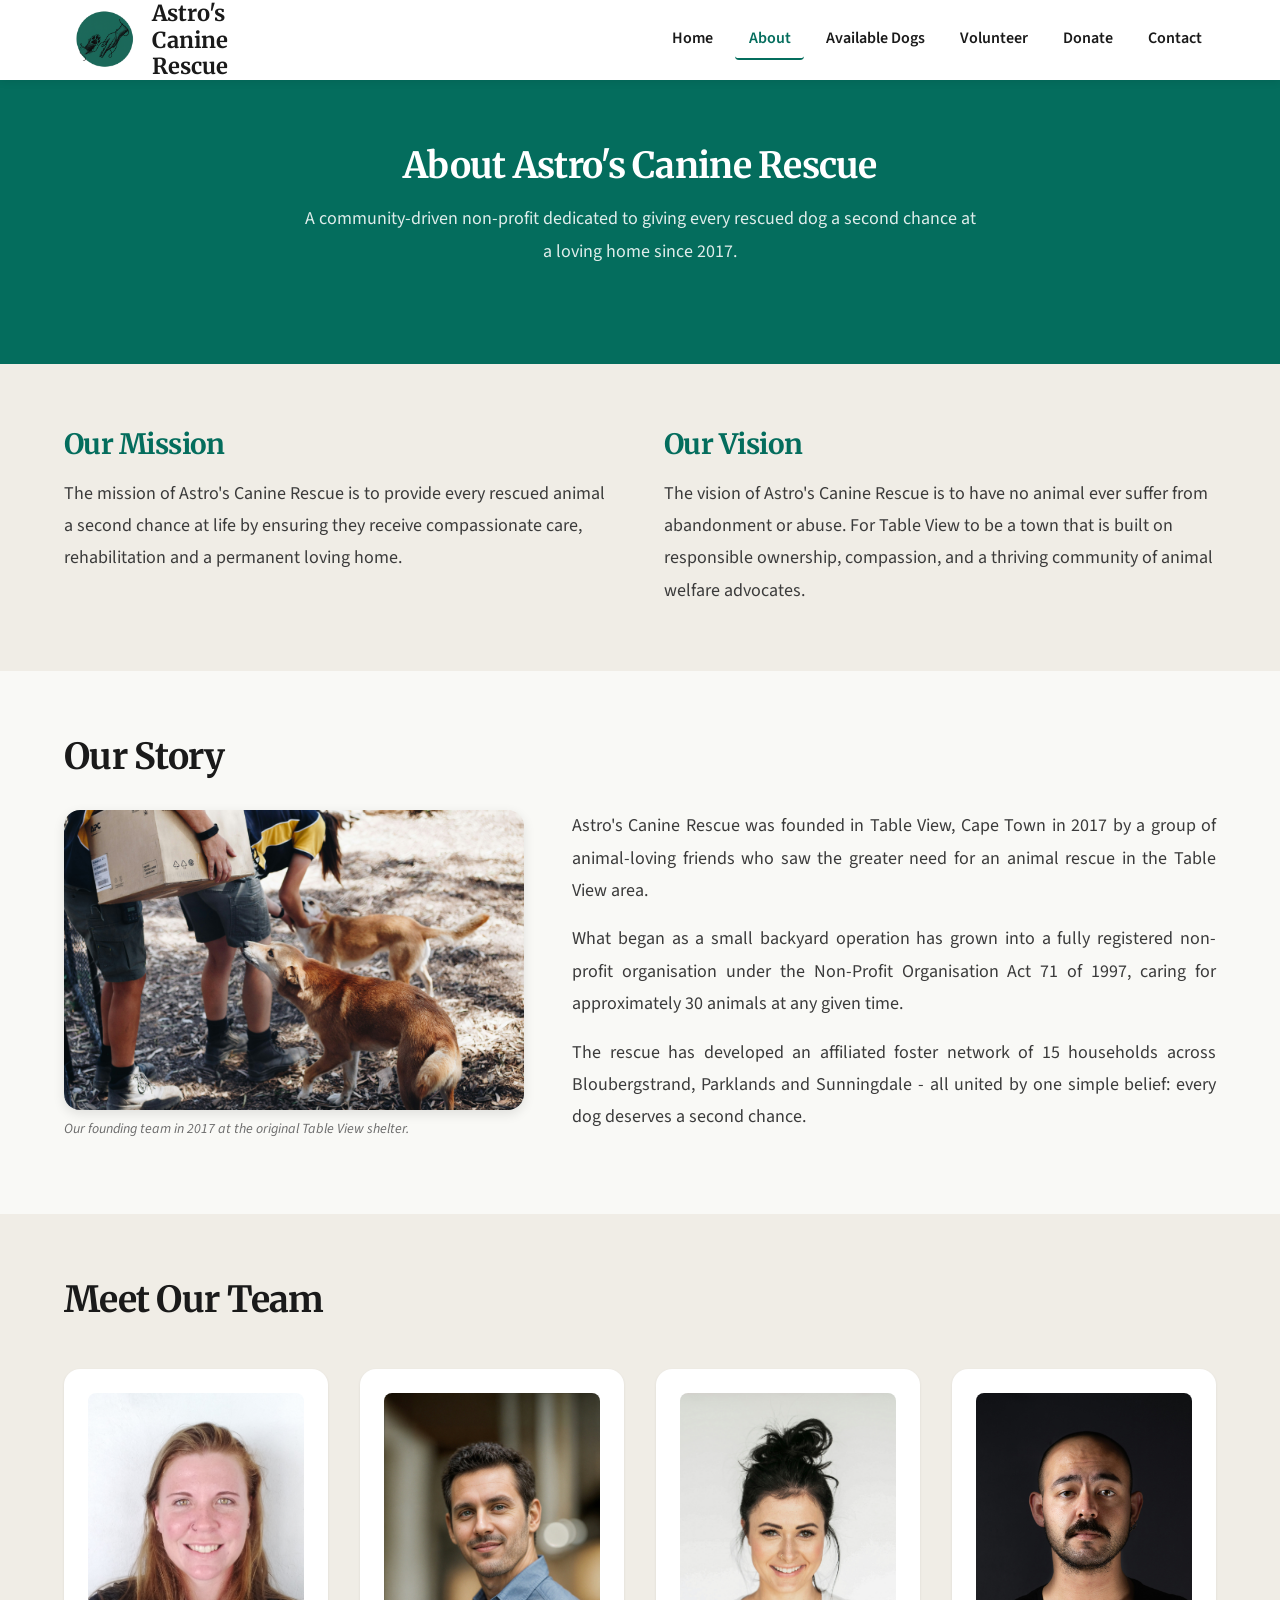
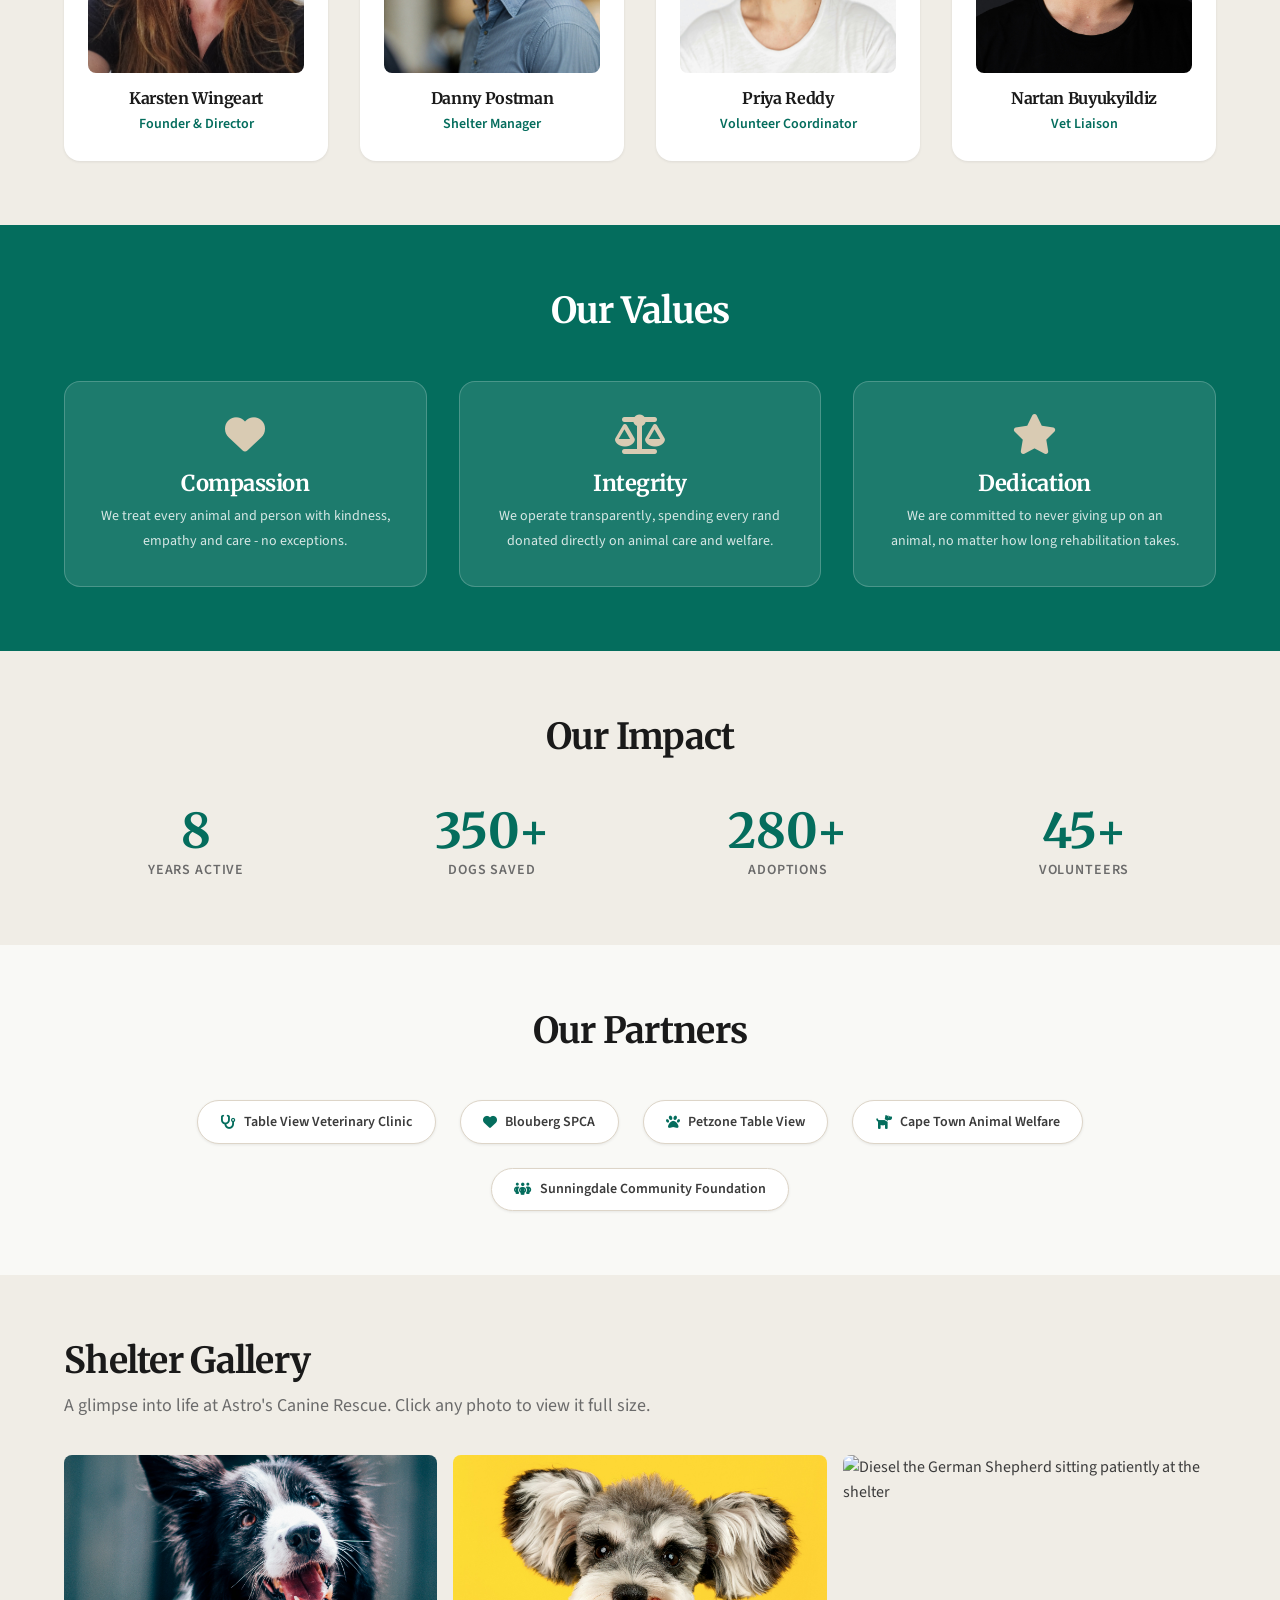
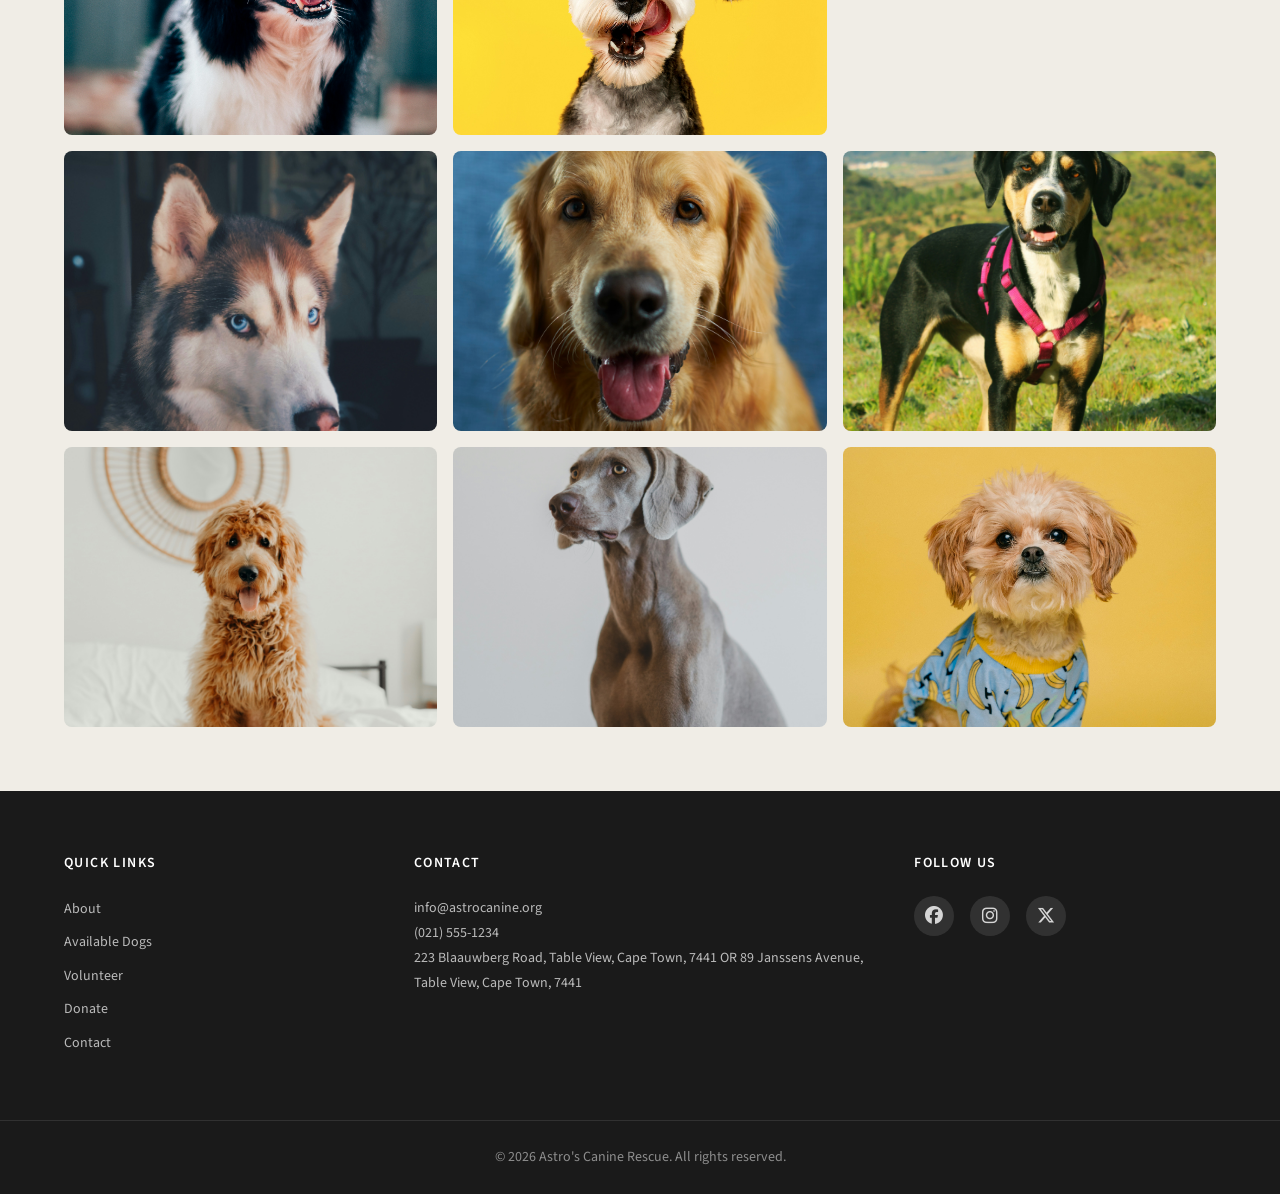
==== commit c865d958: "Updated About Page with Meta tags + JS Functionality" ====
--- a/about.html
+++ b/about.html
@@ -4,6 +4,7 @@
     <meta charset="UTF-8" />
     <meta name="viewport" content="width=device-width, initial-scale=1.0" />
     <meta name="description" content="Learn about Astro's Canine Rescue – our story, mission, vision, team, values and partners." />
+    <meta name="keywords" content="about Astro's Canine Rescue, dog rescue history Cape Town, animal welfare NPO South Africa, rescue shelter team Table View, Cape Town dog NPO mission" />
     <title>About | Astro's Canine Rescue</title>
     <!-- Links for font's, icons and styles sheets are below -->
     <link rel="stylesheet" href="css/style.css" />
@@ -22,7 +23,12 @@
         <img src="images/logo.png" alt="Astro's Canine Rescue logo" width="120" height="100" />
         <span class="logo-name">Astro's Canine Rescue</span>
         </a>
-        <nav class="main-nav" aria-label="Main navigation">
+        <button class="nav-toggle" aria-label="Toggle navigation menu" aria-expanded="false" aria-controls="main-nav">
+          <span class="hamburger-bar"></span>
+          <span class="hamburger-bar"></span>
+          <span class="hamburger-bar"></span>
+        </button>
+        <nav class="main-nav" id="main-nav" aria-label="Main navigation">
           <ul>
             <li><a href="index.html">Home</a></li>
             <li><a href="about.html" aria-current="page">About</a></li>
@@ -254,6 +260,43 @@
           </ul>
         </div>
       </section>
+
+        <!-- ===== Photo Gallery - Part 3: Lightbox ===== -->
+      <section class="gallery-section" aria-labelledby="gallery-heading">
+        <div class="container">
+          <h2 id="gallery-heading">Shelter Gallery</h2>
+          <p class="section-subtext">A glimpse into life at Astro's Canine Rescue. Click any photo to view it full size.</p>
+          <ul class="gallery-grid" role="list" aria-label="Photo gallery">
+            <li class="gallery-item">
+              <img src="images/baptist-standaert-mx0DEnfYxic-unsplash.jpg" alt="Max the Border Collie enjoying time in the shelter yard" data-caption="Max - Border Collie, 2 years" width="400" height="300" />
+            </li>
+            <li class="gallery-item">
+              <img src="images/alvan-nee-8g0D8ZfFXyA-unsplash.jpg" alt="Trixie the Scottish Terrier X Yorkie resting in a sunny spot" data-caption="Trixie - Scottish Terrier X Yorkie, 4 years" width="400" height="300" />
+            </li>
+            <li class="gallery-item">
+              <img src="images/kinshuk-bose-pkgznCMKDXo-unsplash.jpg" alt="Diesel the German Shepherd sitting patiently at the shelter" data-caption="Diesel - German Shepherd, 7 years" width="400" height="300" />
+            </li>
+            <li class="gallery-item">
+              <img src="images/ash-v0_MCllHY9M-unsplash.jpg" alt="Bella the Husky with bright blue eyes looking at the camera" data-caption="Bella - Husky, 4 years" width="400" height="300" />
+            </li>
+            <li class="gallery-item">
+              <img src="images/victor-g-x5oPmHmY3kQ-unsplash.jpg" alt="Charlie the Golden Retriever relaxing in the afternoon sun" data-caption="Charlie - Golden Retriever, 9 years" width="400" height="300" />
+            </li>
+            <li class="gallery-item">
+              <img src="images/nathalie-ehrnleitner-SApQiu5GIdQ-unsplash.jpg" alt="Sky the Appenzeller Sennenhund ready for an adventure" data-caption="Sky - Appenzeller Sennenhund, 2 years" width="400" height="300" />
+            </li>
+            <li class="gallery-item">
+              <img src="images/brooke-cagle-Ntm4C2lCWxQ-unsplash.jpg" alt="Teddy the Goldendoodle playing fetch in the shelter garden" data-caption="Teddy - Goldendoodle, 2 years" width="400" height="300" />
+            </li>
+            <li class="gallery-item">
+              <img src="images/cristofer-maximilian-5_nJw3UUgpQ-unsplash.jpg" alt="Ghost the Weimaraner stretching after a long run" data-caption="Ghost - Weimaraner, 9 years" width="400" height="300" />
+            </li>
+            <li class="gallery-item">
+              <img src="images/karsten-winegeart-Qb7D1xw28Co-unsplash.jpg" alt="Luke the Shih Tzu sitting nicely and waiting for a treat" data-caption="Luke- Shih Tzu, 4 years" width="400" height="300" />
+            </li>
+          </ul>
+        </div>
+      </section>
     </main>
 
     <!-- ===== Footer ===== -->
@@ -276,7 +319,7 @@
           <p>
             <a href="mailto:info@astrocanine.org">info@astrocanine.org</a><br />
             <a href="tel:+27215551234">(021) 555-1234</a><br />
-            123 Blaauwberg Road, Table View, Cape Town, 7441 
+            223 Blaauwberg Road, Table View, Cape Town, 7441 
             OR 89 Janssens Avenue, Table View, Cape Town, 7441
           </p>
         </address>
--- a/css/style.css
+++ b/css/style.css
@@ -118,6 +118,11 @@
 video {
   display: block;
   max-width: 100%;
+  height: auto;
+}
+/* Exclude Leaflet's own tile/marker images from the global img reset */
+.leaflet-container img {
+  max-width: none;
   height: auto;
 }
 
@@ -650,6 +655,11 @@
   outline-offset: 3px;
 }
 
+.btn-favourite.is-favourited {
+  color: var(--colour-danger);
+  border-color: var(--colour-danger);
+  background-color: rgba(179,42,30,0.06);
+}
 
 /* Homepage Section Below */
 
@@ -1038,6 +1048,19 @@
   background-color: var(--colour-primary);
   color: var(--colour-white);
   border-color: var(--colour-primary);
+}
+
+/* Greyed-out Prev / Next when at the first or last page */
+.pagination button[disabled] {
+  opacity: 0.4;
+  cursor: not-allowed;
+  pointer-events: none;
+}
+
+/* Override button default appearance to match the existing link styling */
+.pagination button.btn-outline {
+  font-family: var(--font-body);
+  background: transparent;
 }
 
 /* --- Adoption Process Steps --- */
@@ -1140,6 +1163,7 @@
   display: grid;
   grid-template-columns: 1fr 1fr;
   gap: var(--space-md);
+  align-items: start;
 }
 
 .faq-item {
@@ -1644,7 +1668,6 @@
   width: 100%;
   height: 450px;
   border-radius: var(--radius-lg);
-  overflow: hidden;
   box-shadow: var(--shadow-md);
   border: 1px solid var(--colour-border);
 }
@@ -2159,12 +2182,6 @@
     padding-block: var(--space-md);
   }
 
-  .header-inner {
-    flex-direction: column;
-    align-items: flex-start;
-    gap: var(--space-sm);
-  }
-
   .main-nav ul {
     flex-wrap: wrap;
     gap: var(--space-xs);
@@ -2332,3 +2349,369 @@
     font-size: 10pt;
   }
 }
+
+ /* Part 3 - Style for Javascript components */
+
+/* The toggle button — hidden on desktop, shown on mobile */
+.nav-toggle {
+  display:         none;
+  flex-direction:  column;
+  justify-content: center;
+  align-items:     center;
+  gap:             5px;
+  background:      transparent;
+  border:          none;
+  padding:         var(--space-sm);
+  cursor:          pointer;
+  z-index:         200;
+}
+
+/* Each of the three bars */
+.hamburger-bar {
+  display:          block;
+  width:            26px;
+  height:           2px;
+  background-color: var(--colour-primary);
+  border-radius:    var(--radius-full);
+  transition:       transform var(--transition-base),
+                    opacity   var(--transition-base);
+}
+
+/* Animate the bars into an X when the nav is open */
+.nav-toggle.is-active .hamburger-bar:nth-child(1) {
+  transform: translateY(7px) rotate(45deg);
+}
+.nav-toggle.is-active .hamburger-bar:nth-child(2) {
+  opacity: 0;
+}
+.nav-toggle.is-active .hamburger-bar:nth-child(3) {
+  transform: translateY(-7px) rotate(-45deg);
+}
+
+/* Show the button and collapse the nav on small screens */
+@media (max-width: 600px) {
+  .nav-toggle {
+    display: flex;
+  }
+
+  /* Hide the nav by default on mobile */
+  .main-nav {
+    display:          none;
+    position:         absolute;
+    top:              100%;
+    left:             0;
+    right:            0;
+    background-color: var(--colour-primary-dark);
+    padding:          var(--space-md) 0;
+    box-shadow:       var(--shadow-md);
+    z-index:          150;
+  }
+
+  /* Show the nav when the .is-open class is added via JS */
+  .main-nav.is-open {
+    display: block;
+  }
+
+  .main-nav ul {
+    flex-direction: column;
+    gap:            0;
+  }
+
+  .main-nav a {
+    display:   block;
+    padding:   var(--space-md) var(--space-xl);
+    width:     100%;
+    color:     var(--colour-white);
+    font-size: var(--fs-lg);
+  }
+
+  .main-nav a:hover,
+  .main-nav a:focus-visible,
+  .main-nav a[aria-current="page"] {
+    color:               var(--colour-accent);
+    border-bottom-color: var(--colour-accent);
+  }
+}
+
+/* Ensure the header wrapper is position:relative for the dropdown */
+.header-inner {
+  position: relative;
+}
+
+
+  /* PHOTO GALLERY GRID  (about.html) */
+.gallery-section {
+  padding:    var(--space-3xl) 0;
+  background: var(--colour-bg-alt);
+}
+
+.gallery-grid {
+  display:               grid;
+  grid-template-columns: repeat(3, 1fr);
+  gap:                   var(--space-md);
+  list-style:            none;
+  padding:               0;
+  margin:                var(--space-xl) 0 0;
+}
+
+.gallery-item {
+  border-radius: var(--radius-md);
+  overflow:      hidden;
+  aspect-ratio:  4 / 3;
+  position:      relative;
+}
+
+.gallery-item img {
+  width:      100%;
+  height:     100%;
+  object-fit: cover;
+  display:    block;
+  transition: transform var(--transition-slow), filter var(--transition-slow);
+}
+
+/* Zoom and darken on hover to hint that the image is clickable */
+.gallery-item:hover img,
+.gallery-item:focus img {
+  transform: scale(1.05);
+  filter:    brightness(0.85);
+}
+
+.gallery-item:focus {
+  outline:        3px solid var(--colour-primary);
+  outline-offset: 3px;
+}
+
+/* Camera icon overlay on hover */
+.gallery-item::after {
+  content:     '\f030';           /* Font Awesome fa-camera unicode */
+  font-family: 'Font Awesome 6 Free';
+  font-weight: 900;
+  position:    absolute;
+  top:         50%;
+  left:        50%;
+  transform:   translate(-50%, -50%);
+  color:       var(--colour-white);
+  font-size:   var(--fs-xl);
+  opacity:     0;
+  transition:  opacity var(--transition-base);
+  pointer-events: none;
+}
+
+.gallery-item:hover::after {
+  opacity: 1;
+}
+
+@media (max-width: 900px) {
+  .gallery-grid {
+    grid-template-columns: repeat(2, 1fr);
+  }
+}
+
+@media (max-width: 600px) {
+  .gallery-grid {
+    grid-template-columns: 1fr;
+  }
+}
+
+/* Lightbox overlay  */
+.lightbox-overlay {
+  position:         fixed;
+  inset:            0;
+  background-color: rgba(0, 0, 0, 0.92);
+  display:          none;       /* hidden by default */
+  align-items:      center;
+  justify-content:  center;
+  z-index:          1000;
+  padding:          var(--space-xl);
+}
+
+/* The image + caption wrapper */
+.lightbox-content {
+  max-width:  90vw;
+  max-height: 85vh;
+  display:    flex;
+  flex-direction: column;
+  align-items:    center;
+  gap:        var(--space-sm);
+}
+
+.lightbox-content img {
+  max-width:    90vw;
+  max-height:   78vh;
+  object-fit:   contain;
+  border-radius: var(--radius-md);
+  box-shadow:   var(--shadow-lg);
+  display:      block;
+}
+
+.lightbox-caption {
+  color:       var(--colour-bg);
+  font-size:   var(--fs-sm);
+  text-align:  center;
+  margin:      0;
+  opacity:     0.85;
+}
+
+/* Close, Prev and Next buttons */
+.lightbox-close,
+.lightbox-prev,
+.lightbox-next {
+  position:         fixed;
+  background:       rgba(255,255,255,0.12);
+  color:            var(--colour-white);
+  border:           none;
+  border-radius:    var(--radius-full);
+  width:            3rem;
+  height:           3rem;
+  display:          flex;
+  align-items:      center;
+  justify-content:  center;
+  font-size:        var(--fs-md);
+  cursor:           pointer;
+  transition:       background var(--transition-fast);
+  z-index:          1001;
+}
+
+.lightbox-close {
+  top:   var(--space-lg);
+  right: var(--space-lg);
+}
+
+.lightbox-prev {
+  left:    var(--space-md);
+  top:     50%;
+  transform: translateY(-50%);
+}
+
+.lightbox-next {
+  right:   var(--space-md);
+  top:     50%;
+  transform: translateY(-50%);
+}
+
+.lightbox-close:hover,
+.lightbox-prev:hover,
+.lightbox-next:hover {
+  background: rgba(255,255,255,0.28);
+}
+
+.lightbox-close:focus-visible,
+.lightbox-prev:focus-visible,
+.lightbox-next:focus-visible {
+  outline:        3px solid var(--colour-white);
+  outline-offset: 2px;
+}
+
+@media (max-width: 600px) {
+  .lightbox-prev { left:  var(--space-xs); }
+  .lightbox-next { right: var(--space-xs); }
+}
+
+/* Leaflet Map Styles  */
+/* Remove the empty square that Leaflet creates for our div icon */
+.paw-marker {
+  background: transparent !important;
+  border:     none        !important;
+}
+
+/* Form Validation - Error message and field states  */
+
+/* Red border on invalid fields */
+.field-error {
+  border-color: var(--colour-danger) !important;
+  box-shadow:   0 0 0 3px rgba(179, 42, 30, 0.15) !important;
+}
+
+/* Inline error text below the field */
+.error-message {
+  display:    block;
+  color:      var(--colour-danger);
+  font-size:  var(--fs-sm);
+  margin-top: var(--space-xs);
+  font-style: italic;
+}
+
+/* Error attached to a checkbox/radio fieldset */
+.fieldset-error {
+  margin-top: var(--space-sm);
+  display:    block;
+}
+
+/* "No dogs match" message on services.html */
+.no-results-msg {
+  text-align:  center;
+  color:       var(--colour-text-muted);
+  font-size:   var(--fs-md);
+  padding:     var(--space-xl) 0;
+  width:       100%;
+  grid-column: 1 / -1;
+}
+
+ /* Form Success / Process Response Box  */
+.form-success-box {
+  background:    var(--colour-primary-light);
+  border:        2px solid var(--colour-primary);
+  border-radius: var(--radius-lg);
+  padding:       var(--space-2xl);
+  margin-top:    var(--space-xl);
+  animation:     fadeSlideIn 0.4s ease both;
+}
+
+@keyframes fadeSlideIn {
+  from { opacity: 0; transform: translateY(16px); }
+  to   { opacity: 1; transform: translateY(0); }
+}
+
+/* Large green tick icon */
+.success-icon {
+  font-size:  3rem;
+  color:      var(--colour-primary);
+  text-align: center;
+  margin-bottom: var(--space-md);
+}
+
+/* Heading inside the response */
+.form-success-box h3 {
+  color:       var(--colour-primary-dark);
+  text-align:  center;
+  font-size:   var(--fs-xl);
+  margin-bottom: var(--space-md);
+}
+
+/* Summary box inside the response */
+.response-summary,
+.response-next-steps {
+  background:    var(--colour-white);
+  border-radius: var(--radius-md);
+  padding:       var(--space-lg);
+  margin:        var(--space-lg) 0;
+}
+
+.response-summary h4,
+.response-next-steps h4 {
+  font-size:     var(--fs-md);
+  color:         var(--colour-primary-dark);
+  margin-bottom: var(--space-sm);
+  border-bottom: 1px solid var(--colour-border);
+  padding-bottom: var(--space-xs);
+}
+
+.response-summary p,
+.response-next-steps li {
+  font-size:   var(--fs-base);
+  color:       var(--colour-text);
+  line-height: var(--lh-normal);
+  margin-bottom: var(--space-xs);
+}
+
+.response-next-steps ol {
+  padding-left: var(--space-lg);
+}
+
+.response-footer {
+  text-align:  center;
+  color:       var(--colour-text-muted);
+  font-size:   var(--fs-sm);
+  margin-top:  var(--space-lg);
+}
+
